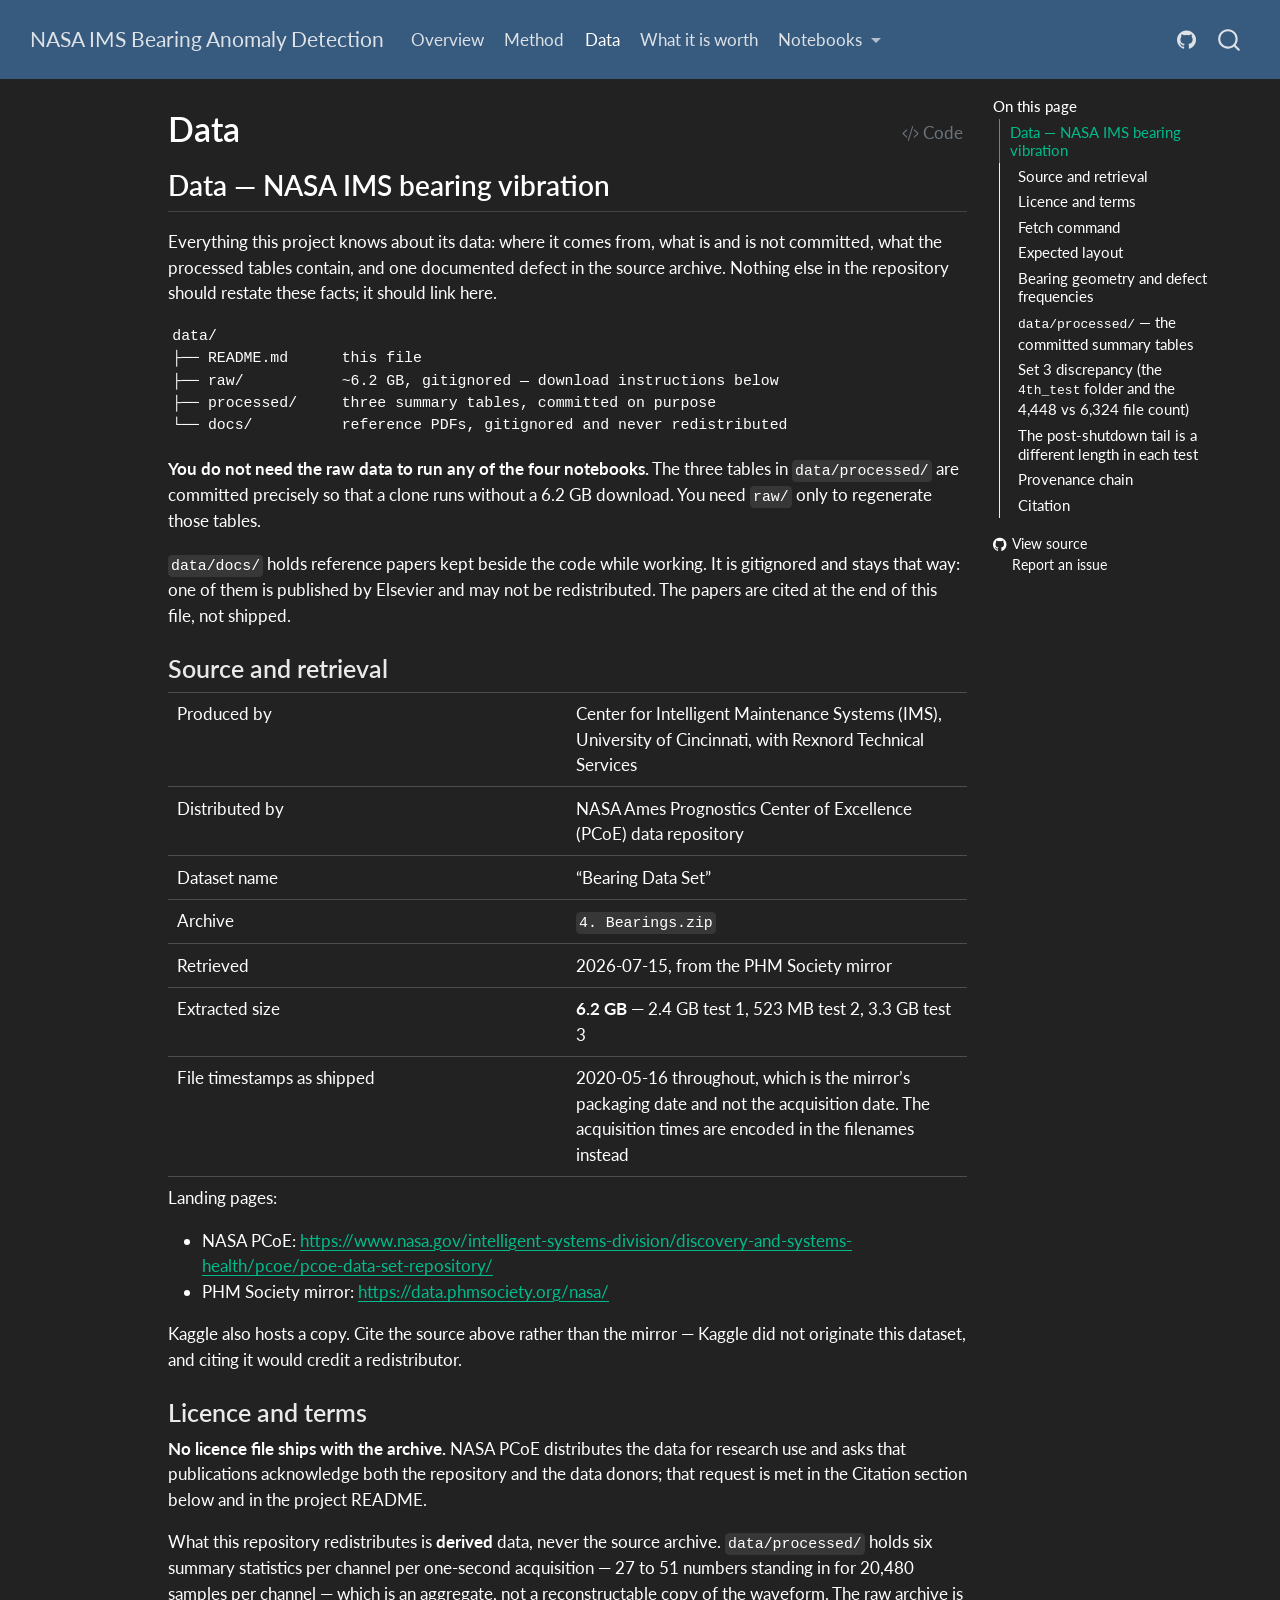
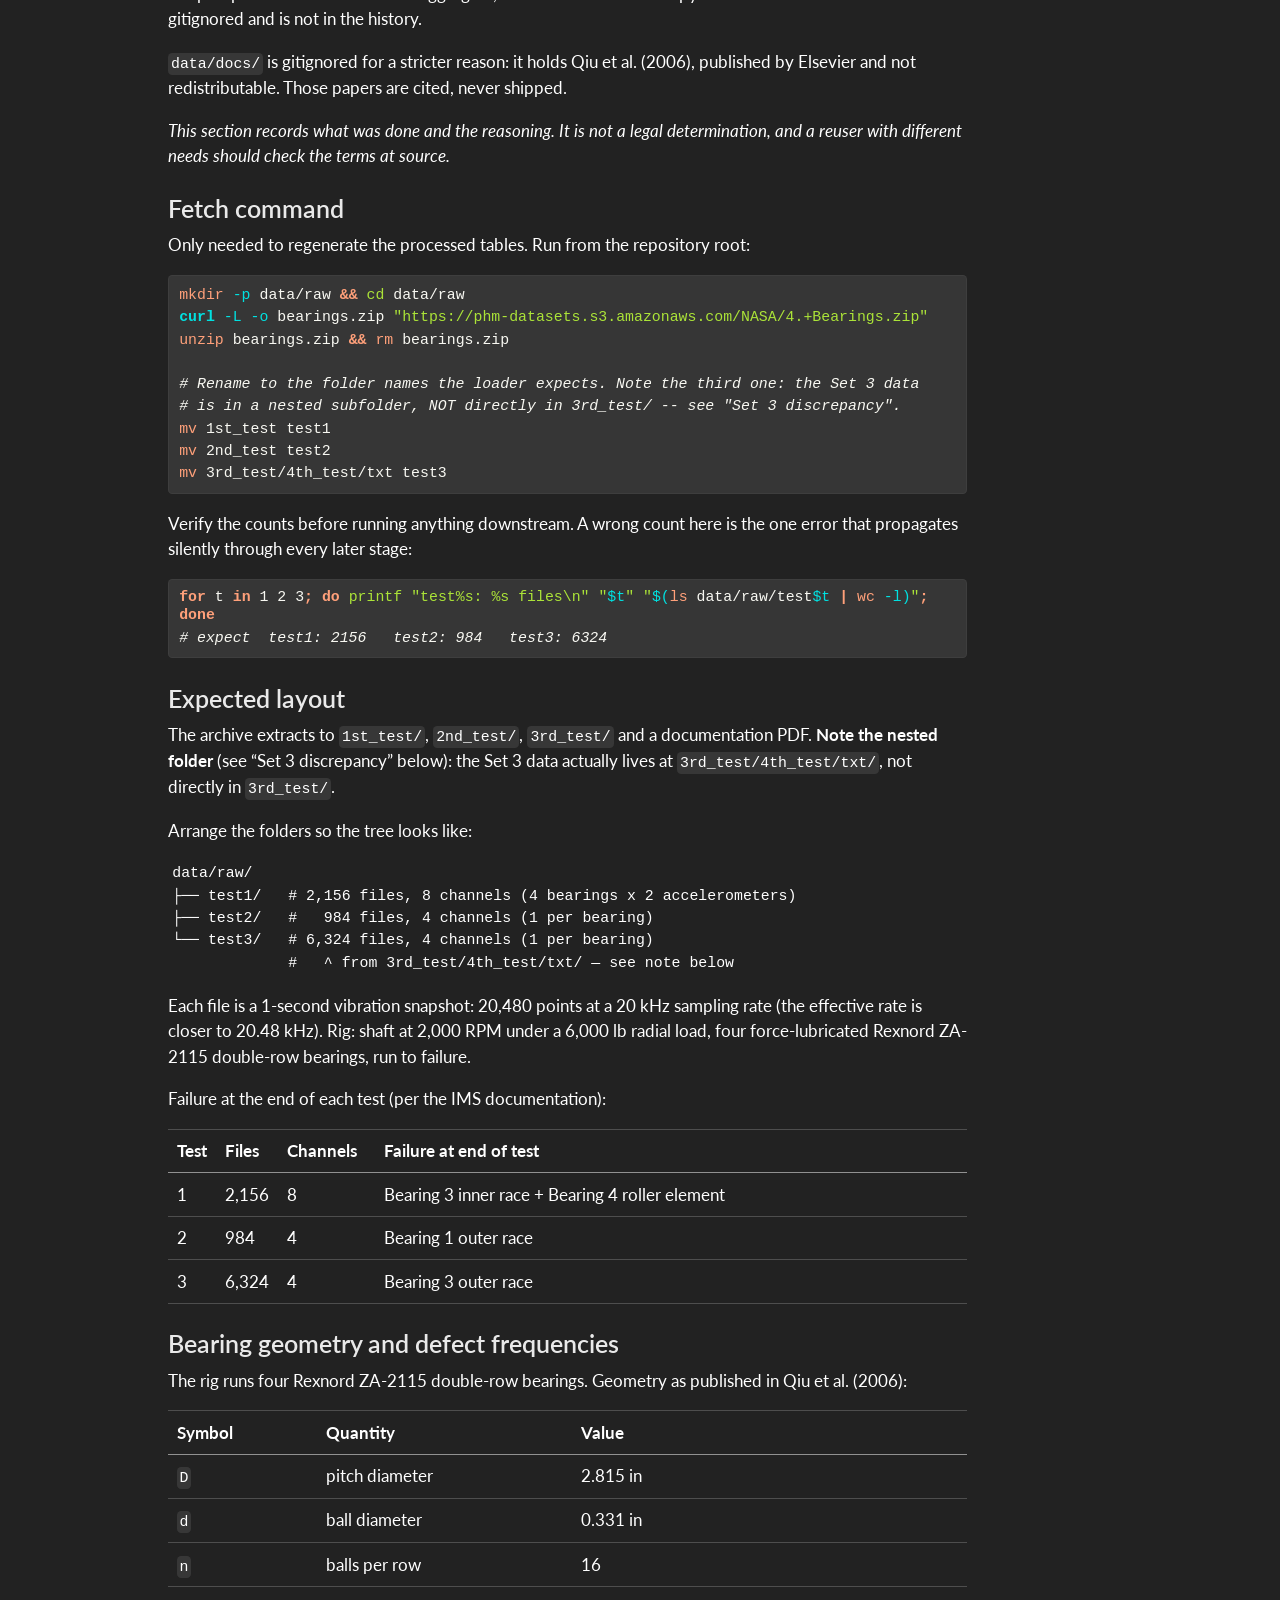
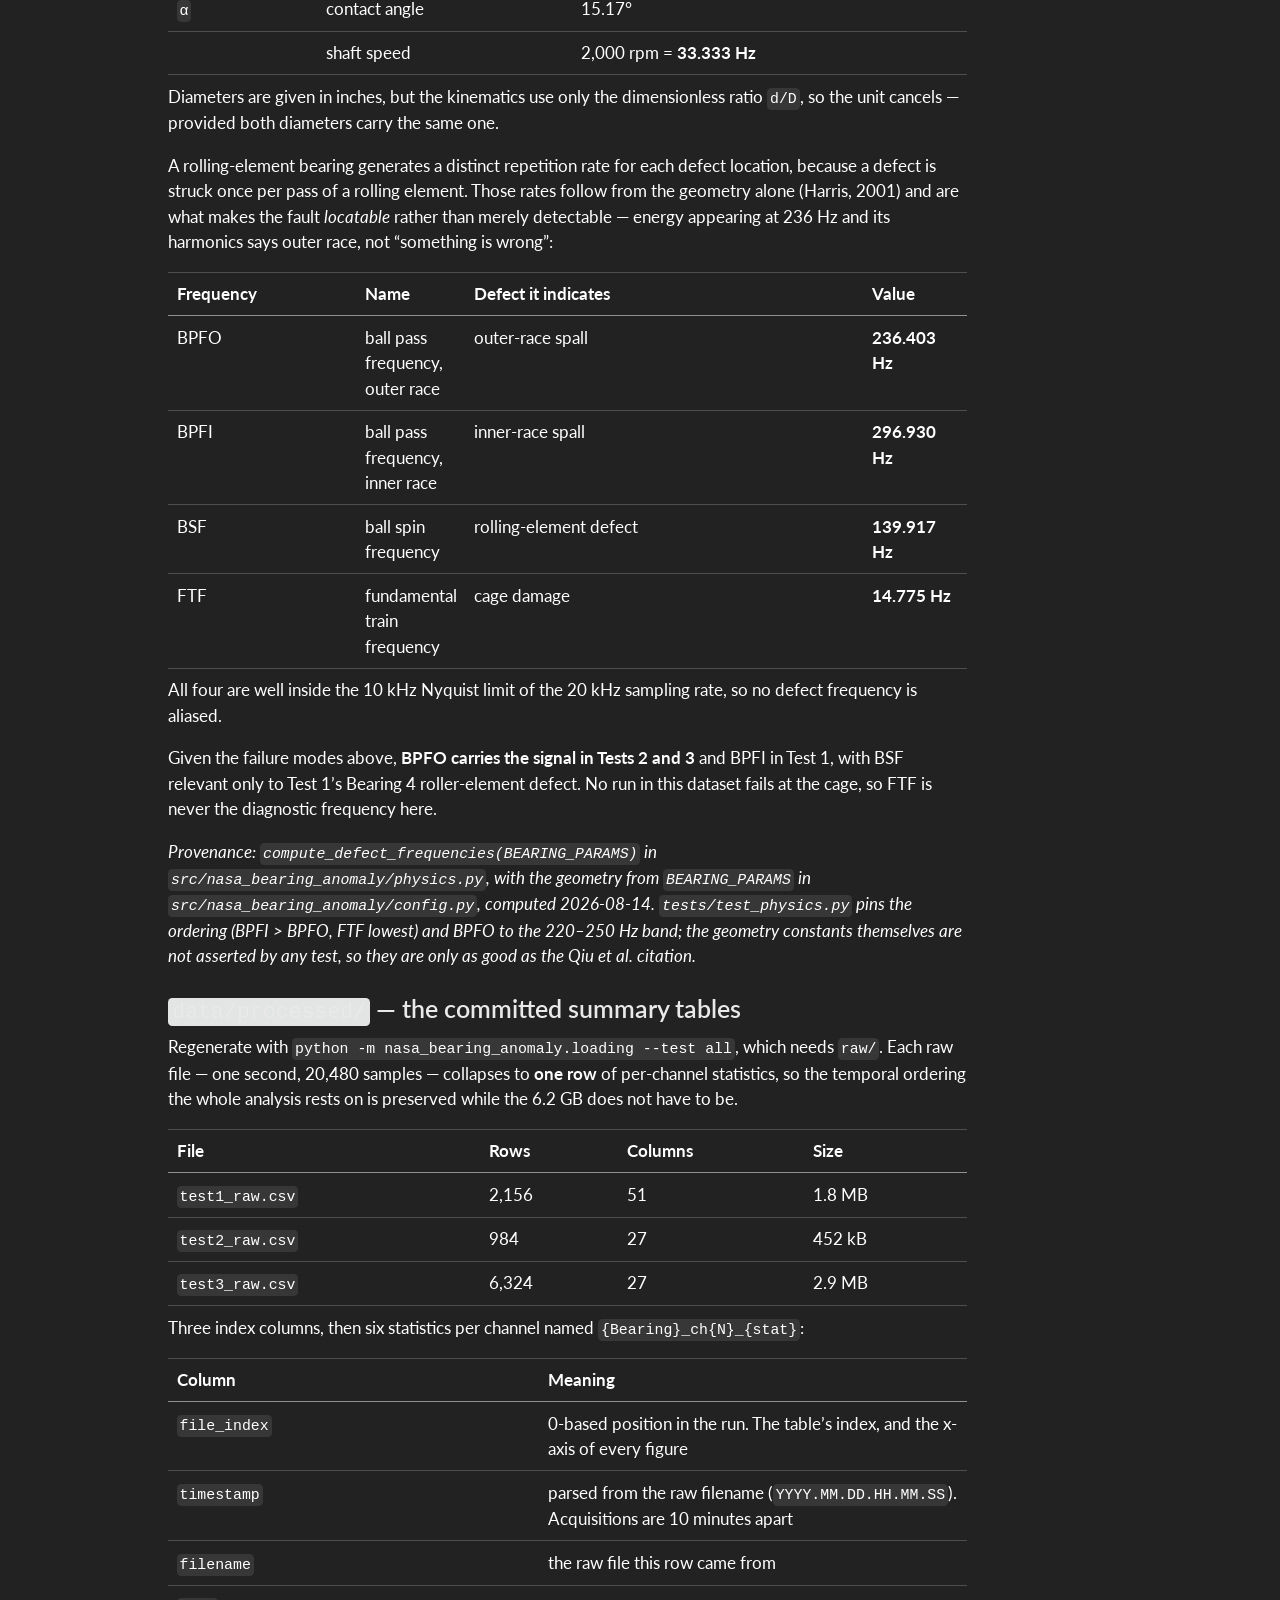
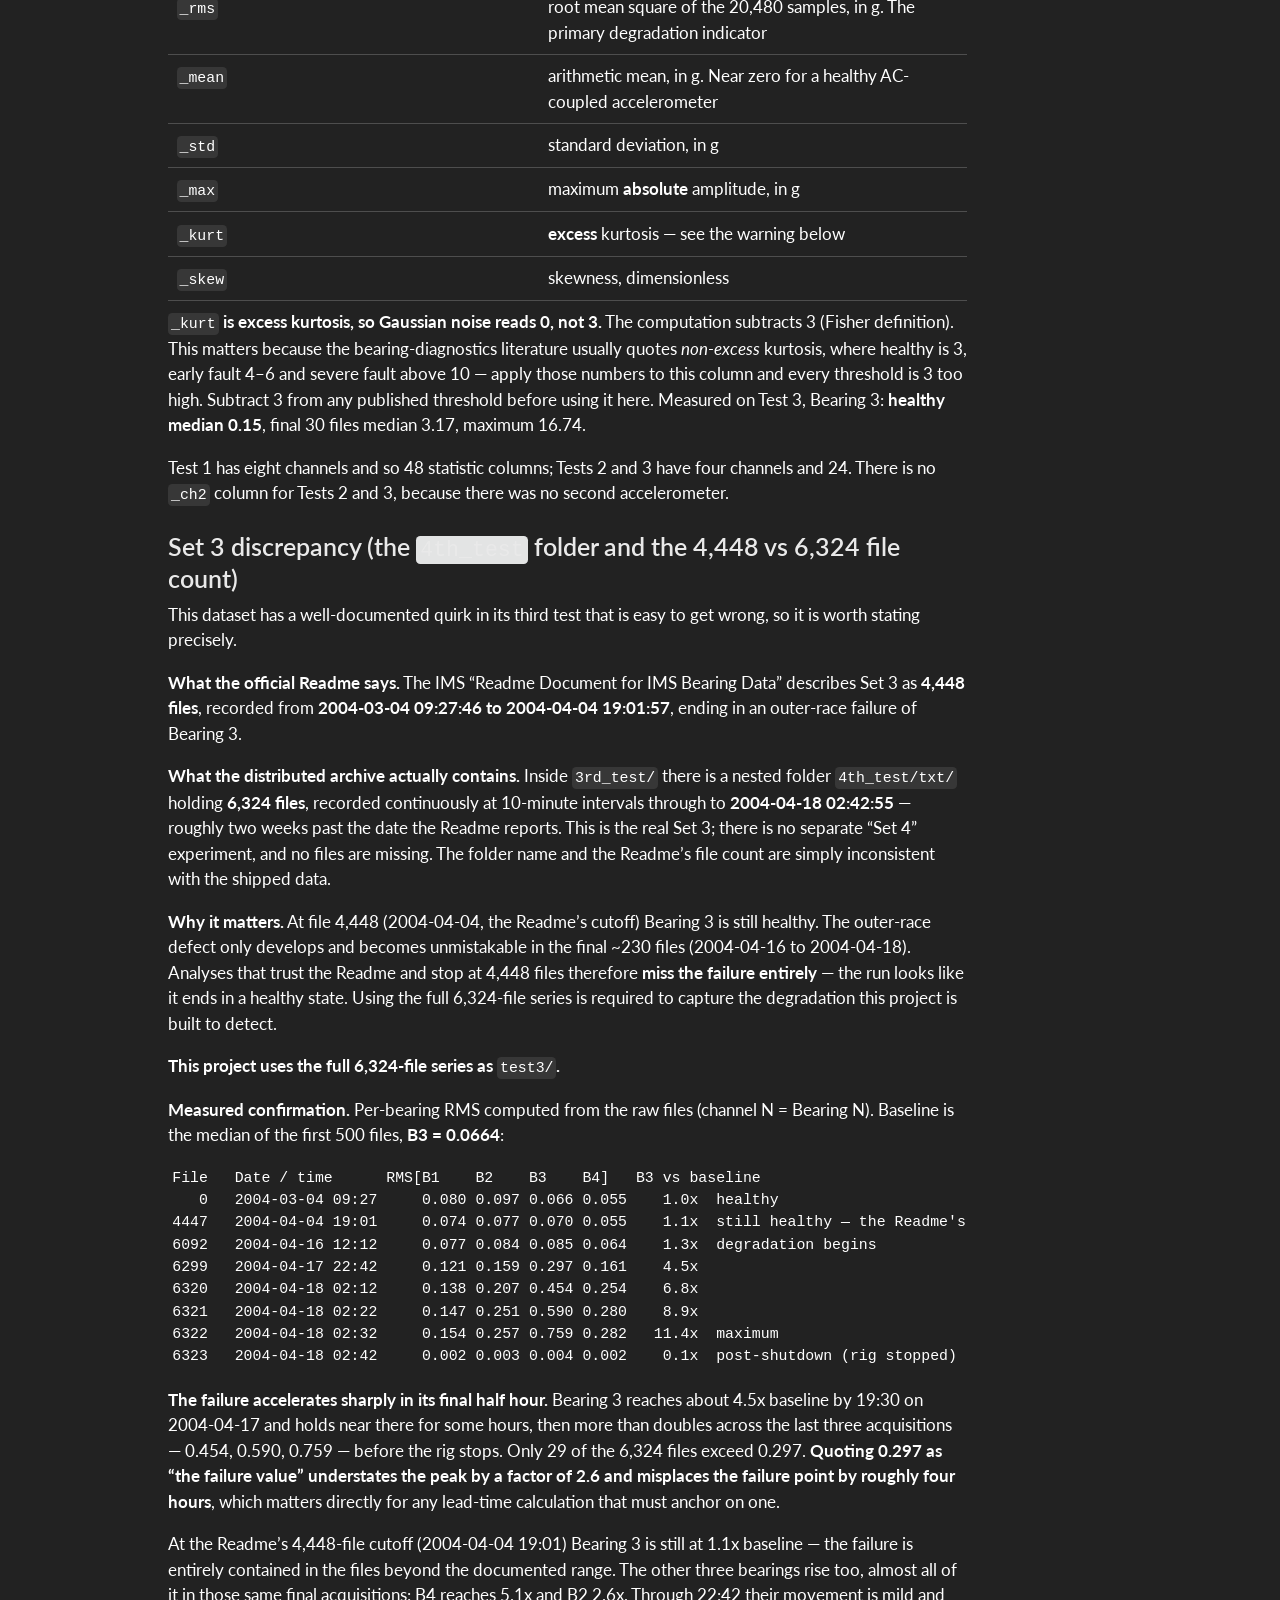
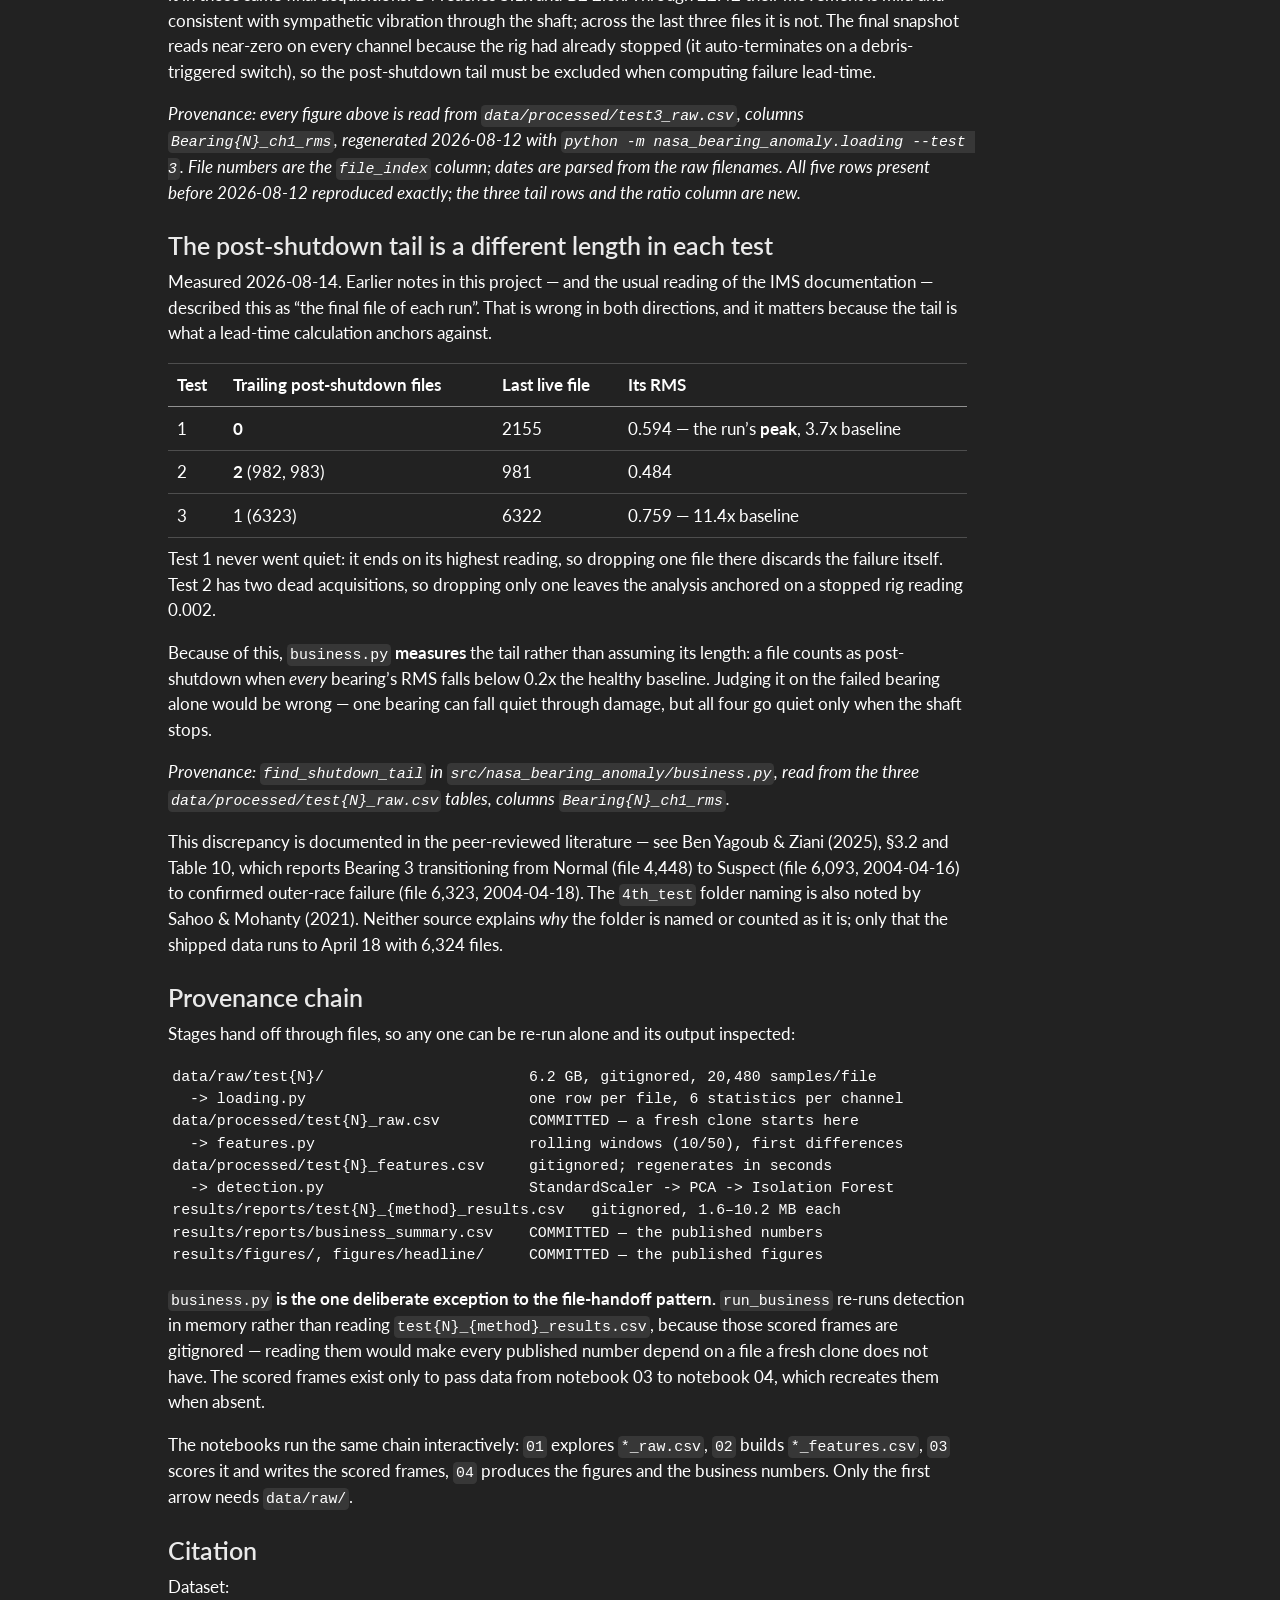
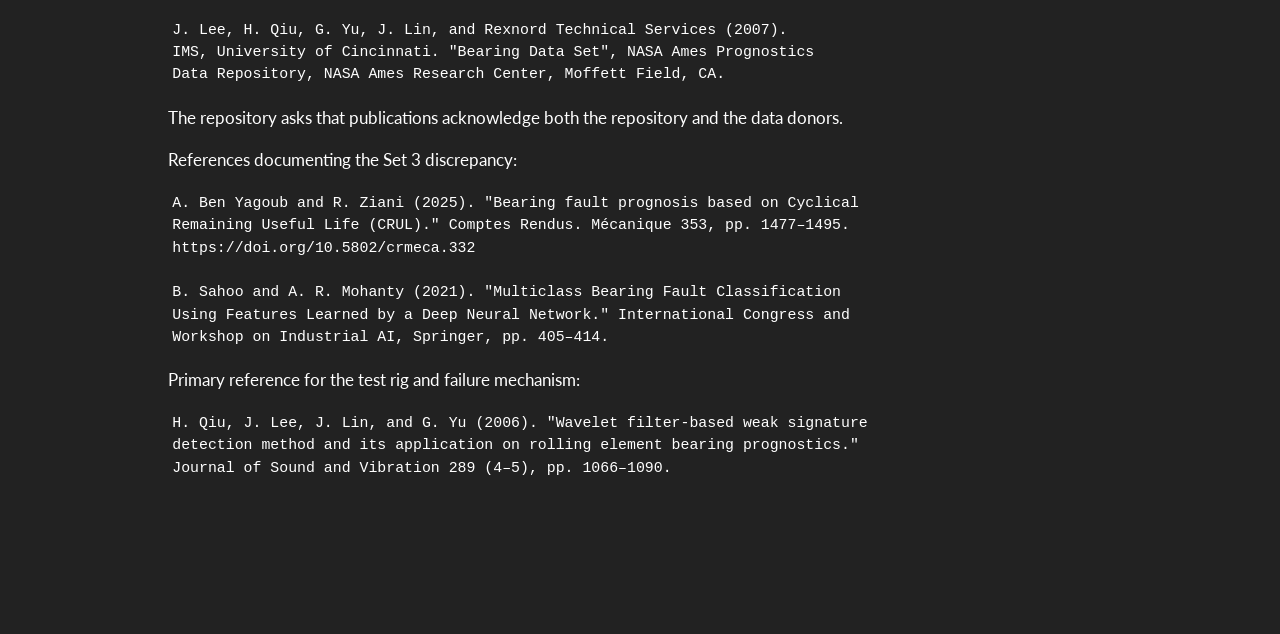
==== data.html @ 7e1e9f0f "Built site for gh-pages" ====
<!DOCTYPE html>
<html xmlns="http://www.w3.org/1999/xhtml" lang="en" xml:lang="en"><head>

<meta charset="utf-8">
<meta name="generator" content="quarto-1.10.18">

<meta name="viewport" content="width=device-width, initial-scale=1.0, user-scalable=yes">


<title>Data – NASA IMS Bearing Anomaly Detection</title>
<style>
/* Default styles provided by pandoc.
** See https://pandoc.org/MANUAL.html#variables-for-html for config info.
*/
span.smallcaps{font-variant: small-caps;}
div.columns{display: flex; gap: 1.5em;}
div.column{flex: auto;}
@media screen {
div.columns{gap: min(4vw, 1.5em);}
div.column{overflow-x: auto;}
}
div.hanging-indent{margin-left: 1.5em; text-indent: -1.5em;}
ul.task-list{list-style: none;}
ul.task-list li input[type="checkbox"] {
  width: 0.8em;
  margin: 0 0.8em 0.2em -1em; /* quarto-specific, see https://github.com/quarto-dev/quarto-cli/issues/4556 */ 
  vertical-align: middle;
}
/* CSS for syntax highlighting */
html { -webkit-text-size-adjust: 100%; }
pre > code.sourceCode { white-space: pre; position: relative; }
pre > code.sourceCode > span { display: inline-block; line-height: 1.25; }
pre > code.sourceCode > span:empty { height: 1.2em; }
.sourceCode { overflow: visible; }
code.sourceCode > span { color: inherit; text-decoration: inherit; }
div.sourceCode { margin: 1em 0; }
pre.sourceCode { margin: 0; }
@media screen {
div.sourceCode { overflow: auto; }
}
@media print {
pre > code.sourceCode { white-space: pre-wrap; }
pre > code.sourceCode > span { text-indent: -5em; padding-left: 5em; }
}
pre.numberSource code
  { counter-reset: source-line 0; }
pre.numberSource code > span
  { position: relative; left: -4em; counter-increment: source-line; }
pre.numberSource code > span > a:first-child::before
  { content: counter(source-line);
    position: relative; left: -1em; text-align: right; vertical-align: baseline;
    border: none; display: inline-block;
    -webkit-touch-callout: none; -webkit-user-select: none;
    -khtml-user-select: none; -moz-user-select: none;
    -ms-user-select: none; user-select: none;
    padding: 0 4px; width: 4em;
  }
pre.numberSource { margin-left: 3em;  padding-left: 4px; }
div.sourceCode
  {   }
@media screen {
pre > code.sourceCode > span > a:first-child::before { text-decoration: underline; }
}
</style>


<script src="site_libs/quarto-nav/quarto-nav.js"></script>
<script src="site_libs/quarto-nav/headroom.min.js"></script>
<script src="site_libs/clipboard/clipboard.min.js"></script>
<script src="site_libs/quarto-search/autocomplete.umd.js"></script>
<script src="site_libs/quarto-search/fuse.min.js"></script>
<script src="site_libs/quarto-search/quarto-search.js"></script>
<meta name="quarto:offset" content="./">
<script src="site_libs/quarto-html/quarto.js" type="module"></script>
<script src="site_libs/quarto-html/tabsets/tabsets.js" type="module"></script>
<script src="site_libs/quarto-html/popper.min.js"></script>
<script src="site_libs/quarto-html/tippy.umd.min.js"></script>
<script src="site_libs/quarto-html/anchor.min.js"></script>
<link href="site_libs/quarto-html/tippy.css" rel="stylesheet">
<link href="site_libs/quarto-html/quarto-syntax-highlighting-dark-b85bc7c33db8c58e0ec93c3465666fed.css" rel="stylesheet" id="quarto-text-highlighting-styles">
<script src="site_libs/bootstrap/bootstrap.min.js"></script>
<link href="site_libs/bootstrap/bootstrap-icons.css" rel="stylesheet">
<link href="site_libs/bootstrap/bootstrap-d4efa1c2d0bb63bc82632f85e774b19d.min.css" rel="stylesheet" append-hash="true" id="quarto-bootstrap" data-mode="dark">
<script id="quarto-search-options" type="application/json">{
  "location": "navbar",
  "copy-button": false,
  "collapse-after": 3,
  "panel-placement": "end",
  "type": "overlay",
  "limit": 50,
  "keyboard-shortcut": [
    "f",
    "/",
    "s"
  ],
  "show-item-context": false,
  "language": {
    "search-no-results-text": "No results",
    "search-matching-documents-text": "matching documents",
    "search-copy-link-title": "Copy link to search",
    "search-hide-matches-text": "Hide additional matches",
    "search-more-match-text": "more match in this document",
    "search-more-matches-text": "more matches in this document",
    "search-clear-button-title": "Clear",
    "search-text-placeholder": "",
    "search-detached-cancel-button-title": "Cancel",
    "search-submit-button-title": "Submit",
    "search-label": "Search"
  }
}</script>


</head>

<body class="nav-fixed quarto-light">

<div id="quarto-search-results"></div>
  <header id="quarto-header" class="headroom fixed-top">
    <nav class="navbar navbar-expand-lg " data-bs-theme="dark">
      <div class="navbar-container container-fluid">
      <div class="navbar-brand-container mx-auto">
    <a class="navbar-brand" href="./index.html">
    <span class="navbar-title">NASA IMS Bearing Anomaly Detection</span>
    </a>
  </div>
            <div id="quarto-search" class="" title="Search"></div>
          <button class="navbar-toggler" type="button" data-bs-toggle="collapse" data-bs-target="#navbarCollapse" aria-controls="navbarCollapse" role="menu" aria-expanded="false" aria-label="Toggle navigation" onclick="if (window.quartoToggleHeadroom) { window.quartoToggleHeadroom(); }">
  <span class="navbar-toggler-icon"></span>
</button>
          <div class="collapse navbar-collapse" id="navbarCollapse">
            <ul class="navbar-nav navbar-nav-scroll me-auto">
  <li class="nav-item">
    <a class="nav-link" href="./index.html"> 
<span class="menu-text">Overview</span></a>
  </li>  
  <li class="nav-item">
    <a class="nav-link" href="./methodology.html"> 
<span class="menu-text">Method</span></a>
  </li>  
  <li class="nav-item">
    <a class="nav-link active" href="./data.html" aria-current="page"> 
<span class="menu-text">Data</span></a>
  </li>  
  <li class="nav-item">
    <a class="nav-link" href="./business.html"> 
<span class="menu-text">What it is worth</span></a>
  </li>  
  <li class="nav-item dropdown ">
    <a class="nav-link dropdown-toggle" href="#" id="nav-menu-notebooks" role="link" data-bs-toggle="dropdown" aria-expanded="false">
 <span class="menu-text">Notebooks</span>
    </a>
    <ul class="dropdown-menu" aria-labelledby="nav-menu-notebooks">    
        <li>
    <a class="dropdown-item" href="./notebooks/01_data_exploration.html">
 <span class="dropdown-text">Notebook 01 — Data Exploration</span></a>
  </li>  
        <li>
    <a class="dropdown-item" href="./notebooks/02_feature_engineering.html">
 <span class="dropdown-text">Notebook 02 — Feature Engineering</span></a>
  </li>  
        <li>
    <a class="dropdown-item" href="./notebooks/03_anomaly_detection.html">
 <span class="dropdown-text">Notebook 03 — Anomaly Detection</span></a>
  </li>  
        <li>
    <a class="dropdown-item" href="./notebooks/04_results_visualization.html">
 <span class="dropdown-text">Notebook 04 — Results and Figures</span></a>
  </li>  
    </ul>
  </li>
</ul>
            <ul class="navbar-nav navbar-nav-scroll ms-auto">
  <li class="nav-item compact">
    <a class="nav-link" href="https://github.com/fatemeh-studio/nasa-bearing-anomaly"> <i class="bi bi-github" role="img" aria-label="Source on GitHub">
</i> 
<span class="menu-text"></span></a>
  </li>  
</ul>
          </div> <!-- /navcollapse -->
            <div class="quarto-navbar-tools">
</div>
      </div> <!-- /container-fluid -->
    </nav>
</header>
<!-- content -->
<div id="quarto-content" class="quarto-container page-columns page-rows-contents page-layout-article page-navbar">
<!-- sidebar -->
<!-- margin-sidebar -->
    <div id="quarto-margin-sidebar" class="sidebar margin-sidebar">
        <nav id="TOC" role="doc-toc" class="toc-active">
    <h2 id="toc-title">On this page</h2>
   
  <ul>
  <li><a href="#data-nasa-ims-bearing-vibration" id="toc-data-nasa-ims-bearing-vibration" class="nav-link active" data-scroll-target="#data-nasa-ims-bearing-vibration">Data — NASA IMS bearing vibration</a>
  <ul class="collapse">
  <li><a href="#source-and-retrieval" id="toc-source-and-retrieval" class="nav-link" data-scroll-target="#source-and-retrieval">Source and retrieval</a></li>
  <li><a href="#licence-and-terms" id="toc-licence-and-terms" class="nav-link" data-scroll-target="#licence-and-terms">Licence and terms</a></li>
  <li><a href="#fetch-command" id="toc-fetch-command" class="nav-link" data-scroll-target="#fetch-command">Fetch command</a></li>
  <li><a href="#expected-layout" id="toc-expected-layout" class="nav-link" data-scroll-target="#expected-layout">Expected layout</a></li>
  <li><a href="#bearing-geometry-and-defect-frequencies" id="toc-bearing-geometry-and-defect-frequencies" class="nav-link" data-scroll-target="#bearing-geometry-and-defect-frequencies">Bearing geometry and defect frequencies</a></li>
  <li><a href="#dataprocessed-the-committed-summary-tables" id="toc-dataprocessed-the-committed-summary-tables" class="nav-link" data-scroll-target="#dataprocessed-the-committed-summary-tables"><code>data/processed/</code> — the committed summary tables</a></li>
  <li><a href="#set-3-discrepancy-the-4th_test-folder-and-the-4448-vs-6324-file-count" id="toc-set-3-discrepancy-the-4th_test-folder-and-the-4448-vs-6324-file-count" class="nav-link" data-scroll-target="#set-3-discrepancy-the-4th_test-folder-and-the-4448-vs-6324-file-count">Set 3 discrepancy (the <code>4th_test</code> folder and the 4,448 vs 6,324 file count)</a></li>
  <li><a href="#the-post-shutdown-tail-is-a-different-length-in-each-test" id="toc-the-post-shutdown-tail-is-a-different-length-in-each-test" class="nav-link" data-scroll-target="#the-post-shutdown-tail-is-a-different-length-in-each-test">The post-shutdown tail is a different length in each test</a></li>
  <li><a href="#provenance-chain" id="toc-provenance-chain" class="nav-link" data-scroll-target="#provenance-chain">Provenance chain</a></li>
  <li><a href="#citation" id="toc-citation" class="nav-link" data-scroll-target="#citation">Citation</a></li>
  </ul></li>
  </ul>
<div class="toc-actions"><ul><li><a href="https://github.com/fatemeh-studio/nasa-bearing-anomaly/blob/main/data.qmd" class="toc-action"><i class="bi bi-github"></i>View source</a></li><li><a href="https://github.com/fatemeh-studio/nasa-bearing-anomaly/issues/new" class="toc-action"><i class="bi empty"></i>Report an issue</a></li></ul></div></nav>
    </div>
<!-- main -->
<main class="content" id="quarto-document-content">

<header id="title-block-header" class="quarto-title-block default">
<div class="quarto-title">
<div class="quarto-title-block"><div><h1 class="title">Data</h1><button type="button" class="btn code-tools-button" id="quarto-code-tools-source"><i class="bi"></i> Code</button></div></div>
</div>



<div class="quarto-title-meta">

    
  
    
  </div>
  


</header>


<!--
One include, deliberately. data/README.md is the single source of truth for every
fact about the data, and it stays browsable on GitHub at its own path. Restating any
of it here would create a second copy that drifts. The "!data/README.md" entry in
_quarto.yml's render list stops Quarto also emitting it as a standalone page.

shift-heading-level-by pushes the included file's headings down one level, so its
own H1 becomes an H2 beneath this page's title instead of a second H1 competing with
it. Without the shift the page opens with "Data" immediately followed by an equally
sized "Data — NASA IMS bearing vibration"; dropping the frontmatter title instead
leaves an empty title element and a lowercase browser tab. The shift is the only one
of the three that produces a correct heading hierarchy without editing the source
file, which has to keep its H1 to read properly on GitHub.
-->
<section id="data-nasa-ims-bearing-vibration" class="level2">
<h2 class="anchored" data-anchor-id="data-nasa-ims-bearing-vibration">Data — NASA IMS bearing vibration</h2>
<p>Everything this project knows about its data: where it comes from, what is and is not committed, what the processed tables contain, and one documented defect in the source archive. Nothing else in the repository should restate these facts; it should link here.</p>
<pre><code>data/
├── README.md      this file
├── raw/           ~6.2 GB, gitignored — download instructions below
├── processed/     three summary tables, committed on purpose
└── docs/          reference PDFs, gitignored and never redistributed</code></pre>
<p><strong>You do not need the raw data to run any of the four notebooks.</strong> The three tables in <code>data/processed/</code> are committed precisely so that a clone runs without a 6.2 GB download. You need <code>raw/</code> only to regenerate those tables.</p>
<p><code>data/docs/</code> holds reference papers kept beside the code while working. It is gitignored and stays that way: one of them is published by Elsevier and may not be redistributed. The papers are cited at the end of this file, not shipped.</p>
<section id="source-and-retrieval" class="level3">
<h3 class="anchored" data-anchor-id="source-and-retrieval">Source and retrieval</h3>
<table class="caption-top table">
<colgroup>
<col style="width: 50%">
<col style="width: 50%">
</colgroup>
<tbody>
<tr class="odd">
<td>Produced by</td>
<td>Center for Intelligent Maintenance Systems (IMS), University of Cincinnati, with Rexnord Technical Services</td>
</tr>
<tr class="even">
<td>Distributed by</td>
<td>NASA Ames Prognostics Center of Excellence (PCoE) data repository</td>
</tr>
<tr class="odd">
<td>Dataset name</td>
<td>“Bearing Data Set”</td>
</tr>
<tr class="even">
<td>Archive</td>
<td><code>4. Bearings.zip</code></td>
</tr>
<tr class="odd">
<td>Retrieved</td>
<td>2026-07-15, from the PHM Society mirror</td>
</tr>
<tr class="even">
<td>Extracted size</td>
<td><strong>6.2 GB</strong> — 2.4 GB test 1, 523 MB test 2, 3.3 GB test 3</td>
</tr>
<tr class="odd">
<td>File timestamps as shipped</td>
<td>2020-05-16 throughout, which is the mirror’s packaging date and not the acquisition date. The acquisition times are encoded in the filenames instead</td>
</tr>
</tbody>
</table>
<p>Landing pages:</p>
<ul>
<li>NASA PCoE: <a href="https://www.nasa.gov/intelligent-systems-division/discovery-and-systems-health/pcoe/pcoe-data-set-repository/" class="uri">https://www.nasa.gov/intelligent-systems-division/discovery-and-systems-health/pcoe/pcoe-data-set-repository/</a></li>
<li>PHM Society mirror: <a href="https://data.phmsociety.org/nasa/" class="uri">https://data.phmsociety.org/nasa/</a></li>
</ul>
<p>Kaggle also hosts a copy. Cite the source above rather than the mirror — Kaggle did not originate this dataset, and citing it would credit a redistributor.</p>
</section>
<section id="licence-and-terms" class="level3">
<h3 class="anchored" data-anchor-id="licence-and-terms">Licence and terms</h3>
<p><strong>No licence file ships with the archive.</strong> NASA PCoE distributes the data for research use and asks that publications acknowledge both the repository and the data donors; that request is met in the Citation section below and in the project README.</p>
<p>What this repository redistributes is <strong>derived</strong> data, never the source archive. <code>data/processed/</code> holds six summary statistics per channel per one-second acquisition — 27 to 51 numbers standing in for 20,480 samples per channel — which is an aggregate, not a reconstructable copy of the waveform. The raw archive is gitignored and is not in the history.</p>
<p><code>data/docs/</code> is gitignored for a stricter reason: it holds Qiu et al.&nbsp;(2006), published by Elsevier and not redistributable. Those papers are cited, never shipped.</p>
<p><em>This section records what was done and the reasoning. It is not a legal determination, and a reuser with different needs should check the terms at source.</em></p>
</section>
<section id="fetch-command" class="level3">
<h3 class="anchored" data-anchor-id="fetch-command">Fetch command</h3>
<p>Only needed to regenerate the processed tables. Run from the repository root:</p>
<div class="code-copy-outer-scaffold"><div class="sourceCode" id="cb2"><pre class="sourceCode bash code-with-copy"><code class="sourceCode bash"><span id="cb2-1"><a href="#cb2-1" aria-hidden="true" tabindex="-1"></a><span class="fu">mkdir</span> <span class="at">-p</span> data/raw <span class="kw">&amp;&amp;</span> <span class="bu">cd</span> data/raw</span>
<span id="cb2-2"><a href="#cb2-2" aria-hidden="true" tabindex="-1"></a><span class="ex">curl</span> <span class="at">-L</span> <span class="at">-o</span> bearings.zip <span class="st">"https://phm-datasets.s3.amazonaws.com/NASA/4.+Bearings.zip"</span></span>
<span id="cb2-3"><a href="#cb2-3" aria-hidden="true" tabindex="-1"></a><span class="fu">unzip</span> bearings.zip <span class="kw">&amp;&amp;</span> <span class="fu">rm</span> bearings.zip</span>
<span id="cb2-4"><a href="#cb2-4" aria-hidden="true" tabindex="-1"></a></span>
<span id="cb2-5"><a href="#cb2-5" aria-hidden="true" tabindex="-1"></a><span class="co"># Rename to the folder names the loader expects. Note the third one: the Set 3 data</span></span>
<span id="cb2-6"><a href="#cb2-6" aria-hidden="true" tabindex="-1"></a><span class="co"># is in a nested subfolder, NOT directly in 3rd_test/ -- see "Set 3 discrepancy".</span></span>
<span id="cb2-7"><a href="#cb2-7" aria-hidden="true" tabindex="-1"></a><span class="fu">mv</span> 1st_test test1</span>
<span id="cb2-8"><a href="#cb2-8" aria-hidden="true" tabindex="-1"></a><span class="fu">mv</span> 2nd_test test2</span>
<span id="cb2-9"><a href="#cb2-9" aria-hidden="true" tabindex="-1"></a><span class="fu">mv</span> 3rd_test/4th_test/txt test3</span></code></pre></div><button title="Copy to Clipboard" class="code-copy-button"><i class="bi"></i></button></div>
<p>Verify the counts before running anything downstream. A wrong count here is the one error that propagates silently through every later stage:</p>
<div class="code-copy-outer-scaffold"><div class="sourceCode" id="cb3"><pre class="sourceCode bash code-with-copy"><code class="sourceCode bash"><span id="cb3-1"><a href="#cb3-1" aria-hidden="true" tabindex="-1"></a><span class="cf">for</span> t <span class="kw">in</span> 1 2 3<span class="kw">;</span> <span class="cf">do</span> <span class="bu">printf</span> <span class="st">"test%s: %s files\n"</span> <span class="st">"</span><span class="va">$t</span><span class="st">"</span> <span class="st">"</span><span class="va">$(</span><span class="fu">ls</span> data/raw/test<span class="va">$t</span> <span class="kw">|</span> <span class="fu">wc</span> <span class="at">-l</span><span class="va">)</span><span class="st">"</span><span class="kw">;</span> <span class="cf">done</span></span>
<span id="cb3-2"><a href="#cb3-2" aria-hidden="true" tabindex="-1"></a><span class="co"># expect  test1: 2156   test2: 984   test3: 6324</span></span></code></pre></div><button title="Copy to Clipboard" class="code-copy-button"><i class="bi"></i></button></div>
</section>
<section id="expected-layout" class="level3">
<h3 class="anchored" data-anchor-id="expected-layout">Expected layout</h3>
<p>The archive extracts to <code>1st_test/</code>, <code>2nd_test/</code>, <code>3rd_test/</code> and a documentation PDF. <strong>Note the nested folder</strong> (see “Set 3 discrepancy” below): the Set 3 data actually lives at <code>3rd_test/4th_test/txt/</code>, not directly in <code>3rd_test/</code>.</p>
<p>Arrange the folders so the tree looks like:</p>
<pre><code>data/raw/
├── test1/   # 2,156 files, 8 channels (4 bearings x 2 accelerometers)
├── test2/   #   984 files, 4 channels (1 per bearing)
└── test3/   # 6,324 files, 4 channels (1 per bearing)
             #   ^ from 3rd_test/4th_test/txt/ — see note below</code></pre>
<p>Each file is a 1-second vibration snapshot: 20,480 points at a 20 kHz sampling rate (the effective rate is closer to 20.48 kHz). Rig: shaft at 2,000 RPM under a 6,000 lb radial load, four force-lubricated Rexnord ZA-2115 double-row bearings, run to failure.</p>
<p>Failure at the end of each test (per the IMS documentation):</p>
<table class="caption-top table">
<colgroup>
<col style="width: 6%">
<col style="width: 7%">
<col style="width: 12%">
<col style="width: 73%">
</colgroup>
<thead>
<tr class="header">
<th>Test</th>
<th>Files</th>
<th>Channels</th>
<th>Failure at end of test</th>
</tr>
</thead>
<tbody>
<tr class="odd">
<td>1</td>
<td>2,156</td>
<td>8</td>
<td>Bearing 3 inner race + Bearing 4 roller element</td>
</tr>
<tr class="even">
<td>2</td>
<td>984</td>
<td>4</td>
<td>Bearing 1 outer race</td>
</tr>
<tr class="odd">
<td>3</td>
<td>6,324</td>
<td>4</td>
<td>Bearing 3 outer race</td>
</tr>
</tbody>
</table>
</section>
<section id="bearing-geometry-and-defect-frequencies" class="level3">
<h3 class="anchored" data-anchor-id="bearing-geometry-and-defect-frequencies">Bearing geometry and defect frequencies</h3>
<p>The rig runs four Rexnord ZA-2115 double-row bearings. Geometry as published in Qiu et al.&nbsp;(2006):</p>
<table class="caption-top table">
<thead>
<tr class="header">
<th>Symbol</th>
<th>Quantity</th>
<th>Value</th>
</tr>
</thead>
<tbody>
<tr class="odd">
<td><code>D</code></td>
<td>pitch diameter</td>
<td>2.815 in</td>
</tr>
<tr class="even">
<td><code>d</code></td>
<td>ball diameter</td>
<td>0.331 in</td>
</tr>
<tr class="odd">
<td><code>n</code></td>
<td>balls per row</td>
<td>16</td>
</tr>
<tr class="even">
<td><code>α</code></td>
<td>contact angle</td>
<td>15.17°</td>
</tr>
<tr class="odd">
<td></td>
<td>shaft speed</td>
<td>2,000 rpm = <strong>33.333 Hz</strong></td>
</tr>
</tbody>
</table>
<p>Diameters are given in inches, but the kinematics use only the dimensionless ratio <code>d/D</code>, so the unit cancels — provided both diameters carry the same one.</p>
<p>A rolling-element bearing generates a distinct repetition rate for each defect location, because a defect is struck once per pass of a rolling element. Those rates follow from the geometry alone (Harris, 2001) and are what makes the fault <em>locatable</em> rather than merely detectable — energy appearing at 236 Hz and its harmonics says outer race, not “something is wrong”:</p>
<table class="caption-top table">
<colgroup>
<col style="width: 24%">
<col style="width: 10%">
<col style="width: 51%">
<col style="width: 13%">
</colgroup>
<thead>
<tr class="header">
<th>Frequency</th>
<th>Name</th>
<th>Defect it indicates</th>
<th>Value</th>
</tr>
</thead>
<tbody>
<tr class="odd">
<td>BPFO</td>
<td>ball pass frequency, outer race</td>
<td>outer-race spall</td>
<td><strong>236.403 Hz</strong></td>
</tr>
<tr class="even">
<td>BPFI</td>
<td>ball pass frequency, inner race</td>
<td>inner-race spall</td>
<td><strong>296.930 Hz</strong></td>
</tr>
<tr class="odd">
<td>BSF</td>
<td>ball spin frequency</td>
<td>rolling-element defect</td>
<td><strong>139.917 Hz</strong></td>
</tr>
<tr class="even">
<td>FTF</td>
<td>fundamental train frequency</td>
<td>cage damage</td>
<td><strong>14.775 Hz</strong></td>
</tr>
</tbody>
</table>
<p>All four are well inside the 10 kHz Nyquist limit of the 20 kHz sampling rate, so no defect frequency is aliased.</p>
<p>Given the failure modes above, <strong>BPFO carries the signal in Tests 2 and 3</strong> and BPFI in Test 1, with BSF relevant only to Test 1’s Bearing 4 roller-element defect. No run in this dataset fails at the cage, so FTF is never the diagnostic frequency here.</p>
<p><em>Provenance: <code>compute_defect_frequencies(BEARING_PARAMS)</code> in <code>src/nasa_bearing_anomaly/physics.py</code>, with the geometry from <code>BEARING_PARAMS</code> in <code>src/nasa_bearing_anomaly/config.py</code>, computed 2026-08-14. <code>tests/test_physics.py</code> pins the ordering (BPFI &gt; BPFO, FTF lowest) and BPFO to the 220–250 Hz band; the geometry constants themselves are not asserted by any test, so they are only as good as the Qiu et al.&nbsp;citation.</em></p>
</section>
<section id="dataprocessed-the-committed-summary-tables" class="level3">
<h3 class="anchored" data-anchor-id="dataprocessed-the-committed-summary-tables"><code>data/processed/</code> — the committed summary tables</h3>
<p>Regenerate with <code>python -m nasa_bearing_anomaly.loading --test all</code>, which needs <code>raw/</code>. Each raw file — one second, 20,480 samples — collapses to <strong>one row</strong> of per-channel statistics, so the temporal ordering the whole analysis rests on is preserved while the 6.2 GB does not have to be.</p>
<table class="caption-top table">
<thead>
<tr class="header">
<th>File</th>
<th>Rows</th>
<th>Columns</th>
<th>Size</th>
</tr>
</thead>
<tbody>
<tr class="odd">
<td><code>test1_raw.csv</code></td>
<td>2,156</td>
<td>51</td>
<td>1.8 MB</td>
</tr>
<tr class="even">
<td><code>test2_raw.csv</code></td>
<td>984</td>
<td>27</td>
<td>452 kB</td>
</tr>
<tr class="odd">
<td><code>test3_raw.csv</code></td>
<td>6,324</td>
<td>27</td>
<td>2.9 MB</td>
</tr>
</tbody>
</table>
<p>Three index columns, then six statistics per channel named <code>{Bearing}_ch{N}_{stat}</code>:</p>
<table class="caption-top table">
<colgroup>
<col style="width: 46%">
<col style="width: 53%">
</colgroup>
<thead>
<tr class="header">
<th>Column</th>
<th>Meaning</th>
</tr>
</thead>
<tbody>
<tr class="odd">
<td><code>file_index</code></td>
<td>0-based position in the run. The table’s index, and the x-axis of every figure</td>
</tr>
<tr class="even">
<td><code>timestamp</code></td>
<td>parsed from the raw filename (<code>YYYY.MM.DD.HH.MM.SS</code>). Acquisitions are 10 minutes apart</td>
</tr>
<tr class="odd">
<td><code>filename</code></td>
<td>the raw file this row came from</td>
</tr>
<tr class="even">
<td><code>_rms</code></td>
<td>root mean square of the 20,480 samples, in g. The primary degradation indicator</td>
</tr>
<tr class="odd">
<td><code>_mean</code></td>
<td>arithmetic mean, in g. Near zero for a healthy AC-coupled accelerometer</td>
</tr>
<tr class="even">
<td><code>_std</code></td>
<td>standard deviation, in g</td>
</tr>
<tr class="odd">
<td><code>_max</code></td>
<td>maximum <strong>absolute</strong> amplitude, in g</td>
</tr>
<tr class="even">
<td><code>_kurt</code></td>
<td><strong>excess</strong> kurtosis — see the warning below</td>
</tr>
<tr class="odd">
<td><code>_skew</code></td>
<td>skewness, dimensionless</td>
</tr>
</tbody>
</table>
<p><strong><code>_kurt</code> is excess kurtosis, so Gaussian noise reads 0, not 3.</strong> The computation subtracts 3 (Fisher definition). This matters because the bearing-diagnostics literature usually quotes <em>non-excess</em> kurtosis, where healthy is 3, early fault 4–6 and severe fault above 10 — apply those numbers to this column and every threshold is 3 too high. Subtract 3 from any published threshold before using it here. Measured on Test 3, Bearing 3: <strong>healthy median 0.15</strong>, final 30 files median 3.17, maximum 16.74.</p>
<p>Test 1 has eight channels and so 48 statistic columns; Tests 2 and 3 have four channels and 24. There is no <code>_ch2</code> column for Tests 2 and 3, because there was no second accelerometer.</p>
</section>
<section id="set-3-discrepancy-the-4th_test-folder-and-the-4448-vs-6324-file-count" class="level3">
<h3 class="anchored" data-anchor-id="set-3-discrepancy-the-4th_test-folder-and-the-4448-vs-6324-file-count">Set 3 discrepancy (the <code>4th_test</code> folder and the 4,448 vs 6,324 file count)</h3>
<p>This dataset has a well-documented quirk in its third test that is easy to get wrong, so it is worth stating precisely.</p>
<p><strong>What the official Readme says.</strong> The IMS “Readme Document for IMS Bearing Data” describes Set 3 as <strong>4,448 files</strong>, recorded from <strong>2004-03-04 09:27:46 to 2004-04-04 19:01:57</strong>, ending in an outer-race failure of Bearing 3.</p>
<p><strong>What the distributed archive actually contains.</strong> Inside <code>3rd_test/</code> there is a nested folder <code>4th_test/txt/</code> holding <strong>6,324 files</strong>, recorded continuously at 10-minute intervals through to <strong>2004-04-18 02:42:55</strong> — roughly two weeks past the date the Readme reports. This is the real Set 3; there is no separate “Set 4” experiment, and no files are missing. The folder name and the Readme’s file count are simply inconsistent with the shipped data.</p>
<p><strong>Why it matters.</strong> At file 4,448 (2004-04-04, the Readme’s cutoff) Bearing 3 is still healthy. The outer-race defect only develops and becomes unmistakable in the final ~230 files (2004-04-16 to 2004-04-18). Analyses that trust the Readme and stop at 4,448 files therefore <strong>miss the failure entirely</strong> — the run looks like it ends in a healthy state. Using the full 6,324-file series is required to capture the degradation this project is built to detect.</p>
<p><strong>This project uses the full 6,324-file series as <code>test3/</code>.</strong></p>
<p><strong>Measured confirmation.</strong> Per-bearing RMS computed from the raw files (channel N = Bearing N). Baseline is the median of the first 500 files, <strong>B3 = 0.0664</strong>:</p>
<pre><code>File   Date / time      RMS[B1    B2    B3    B4]   B3 vs baseline
   0   2004-03-04 09:27     0.080 0.097 0.066 0.055    1.0x  healthy
4447   2004-04-04 19:01     0.074 0.077 0.070 0.055    1.1x  still healthy — the Readme's documented end
6092   2004-04-16 12:12     0.077 0.084 0.085 0.064    1.3x  degradation begins
6299   2004-04-17 22:42     0.121 0.159 0.297 0.161    4.5x
6320   2004-04-18 02:12     0.138 0.207 0.454 0.254    6.8x
6321   2004-04-18 02:22     0.147 0.251 0.590 0.280    8.9x
6322   2004-04-18 02:32     0.154 0.257 0.759 0.282   11.4x  maximum
6323   2004-04-18 02:42     0.002 0.003 0.004 0.002    0.1x  post-shutdown (rig stopped)</code></pre>
<p><strong>The failure accelerates sharply in its final half hour.</strong> Bearing 3 reaches about 4.5x baseline by 19:30 on 2004-04-17 and holds near there for some hours, then more than doubles across the last three acquisitions — 0.454, 0.590, 0.759 — before the rig stops. Only 29 of the 6,324 files exceed 0.297. <strong>Quoting 0.297 as “the failure value” understates the peak by a factor of 2.6 and misplaces the failure point by roughly four hours</strong>, which matters directly for any lead-time calculation that must anchor on one.</p>
<p>At the Readme’s 4,448-file cutoff (2004-04-04 19:01) Bearing 3 is still at 1.1x baseline — the failure is entirely contained in the files beyond the documented range. The other three bearings rise too, almost all of it in those same final acquisitions: B4 reaches 5.1x and B2 2.6x. Through 22:42 their movement is mild and consistent with sympathetic vibration through the shaft; across the last three files it is not. The final snapshot reads near-zero on every channel because the rig had already stopped (it auto-terminates on a debris-triggered switch), so the post-shutdown tail must be excluded when computing failure lead-time.</p>
<p><em>Provenance: every figure above is read from <code>data/processed/test3_raw.csv</code>, columns <code>Bearing{N}_ch1_rms</code>, regenerated 2026-08-12 with <code>python -m nasa_bearing_anomaly.loading --test 3</code>. File numbers are the <code>file_index</code> column; dates are parsed from the raw filenames. All five rows present before 2026-08-12 reproduced exactly; the three tail rows and the ratio column are new.</em></p>
</section>
<section id="the-post-shutdown-tail-is-a-different-length-in-each-test" class="level3">
<h3 class="anchored" data-anchor-id="the-post-shutdown-tail-is-a-different-length-in-each-test">The post-shutdown tail is a different length in each test</h3>
<p>Measured 2026-08-14. Earlier notes in this project — and the usual reading of the IMS documentation — described this as “the final file of each run”. That is wrong in both directions, and it matters because the tail is what a lead-time calculation anchors against.</p>
<table class="caption-top table">
<thead>
<tr class="header">
<th>Test</th>
<th>Trailing post-shutdown files</th>
<th>Last live file</th>
<th>Its RMS</th>
</tr>
</thead>
<tbody>
<tr class="odd">
<td>1</td>
<td><strong>0</strong></td>
<td>2155</td>
<td>0.594 — the run’s <strong>peak</strong>, 3.7x baseline</td>
</tr>
<tr class="even">
<td>2</td>
<td><strong>2</strong> (982, 983)</td>
<td>981</td>
<td>0.484</td>
</tr>
<tr class="odd">
<td>3</td>
<td>1 (6323)</td>
<td>6322</td>
<td>0.759 — 11.4x baseline</td>
</tr>
</tbody>
</table>
<p>Test 1 never went quiet: it ends on its highest reading, so dropping one file there discards the failure itself. Test 2 has two dead acquisitions, so dropping only one leaves the analysis anchored on a stopped rig reading 0.002.</p>
<p>Because of this, <code>business.py</code> <strong>measures</strong> the tail rather than assuming its length: a file counts as post-shutdown when <em>every</em> bearing’s RMS falls below 0.2x the healthy baseline. Judging it on the failed bearing alone would be wrong — one bearing can fall quiet through damage, but all four go quiet only when the shaft stops.</p>
<p><em>Provenance: <code>find_shutdown_tail</code> in <code>src/nasa_bearing_anomaly/business.py</code>, read from the three <code>data/processed/test{N}_raw.csv</code> tables, columns <code>Bearing{N}_ch1_rms</code>.</em></p>
<p>This discrepancy is documented in the peer-reviewed literature — see Ben Yagoub &amp; Ziani (2025), §3.2 and Table 10, which reports Bearing 3 transitioning from Normal (file 4,448) to Suspect (file 6,093, 2004-04-16) to confirmed outer-race failure (file 6,323, 2004-04-18). The <code>4th_test</code> folder naming is also noted by Sahoo &amp; Mohanty (2021). Neither source explains <em>why</em> the folder is named or counted as it is; only that the shipped data runs to April 18 with 6,324 files.</p>
</section>
<section id="provenance-chain" class="level3">
<h3 class="anchored" data-anchor-id="provenance-chain">Provenance chain</h3>
<p>Stages hand off through files, so any one can be re-run alone and its output inspected:</p>
<pre><code>data/raw/test{N}/                       6.2 GB, gitignored, 20,480 samples/file
  -&gt; loading.py                         one row per file, 6 statistics per channel
data/processed/test{N}_raw.csv          COMMITTED — a fresh clone starts here
  -&gt; features.py                        rolling windows (10/50), first differences
data/processed/test{N}_features.csv     gitignored; regenerates in seconds
  -&gt; detection.py                       StandardScaler -&gt; PCA -&gt; Isolation Forest
results/reports/test{N}_{method}_results.csv   gitignored, 1.6–10.2 MB each
results/reports/business_summary.csv    COMMITTED — the published numbers
results/figures/, figures/headline/     COMMITTED — the published figures</code></pre>
<p><strong><code>business.py</code> is the one deliberate exception to the file-handoff pattern.</strong> <code>run_business</code> re-runs detection in memory rather than reading <code>test{N}_{method}_results.csv</code>, because those scored frames are gitignored — reading them would make every published number depend on a file a fresh clone does not have. The scored frames exist only to pass data from notebook 03 to notebook 04, which recreates them when absent.</p>
<p>The notebooks run the same chain interactively: <code>01</code> explores <code>*_raw.csv</code>, <code>02</code> builds <code>*_features.csv</code>, <code>03</code> scores it and writes the scored frames, <code>04</code> produces the figures and the business numbers. Only the first arrow needs <code>data/raw/</code>.</p>
</section>
<section id="citation" class="level3">
<h3 class="anchored" data-anchor-id="citation">Citation</h3>
<p>Dataset:</p>
<pre><code>J. Lee, H. Qiu, G. Yu, J. Lin, and Rexnord Technical Services (2007).
IMS, University of Cincinnati. "Bearing Data Set", NASA Ames Prognostics
Data Repository, NASA Ames Research Center, Moffett Field, CA.</code></pre>
<p>The repository asks that publications acknowledge both the repository and the data donors.</p>
<p>References documenting the Set 3 discrepancy:</p>
<pre><code>A. Ben Yagoub and R. Ziani (2025). "Bearing fault prognosis based on Cyclical
Remaining Useful Life (CRUL)." Comptes Rendus. Mécanique 353, pp. 1477–1495.
https://doi.org/10.5802/crmeca.332

B. Sahoo and A. R. Mohanty (2021). "Multiclass Bearing Fault Classification
Using Features Learned by a Deep Neural Network." International Congress and
Workshop on Industrial AI, Springer, pp. 405–414.</code></pre>
<p>Primary reference for the test rig and failure mechanism:</p>
<pre><code>H. Qiu, J. Lee, J. Lin, and G. Yu (2006). "Wavelet filter-based weak signature
detection method and its application on rolling element bearing prognostics."
Journal of Sound and Vibration 289 (4–5), pp. 1066–1090.</code></pre>


<!-- -->

</section>
</section>

</main> <!-- /main -->
<script id="quarto-html-after-body" type="application/javascript">
  window.document.addEventListener("DOMContentLoaded", function (event) {
    const icon = "";
    const anchorJS = new window.AnchorJS();
    anchorJS.options = {
      placement: 'right',
      icon: icon
    };
    anchorJS.add('.anchored');
    const isCodeAnnotation = (el) => {
      for (const clz of el.classList) {
        if (clz.startsWith('code-annotation-')) {                     
          return true;
        }
      }
      return false;
    }
    const onCopySuccess = function(e) {
      // button target
      const button = e.trigger;
      // don't keep focus
      button.blur();
      // flash "checked"
      button.classList.add('code-copy-button-checked');
      var currentTitle = button.getAttribute("title");
      button.setAttribute("title", "Copied!");
      let tooltip;
      if (window.bootstrap) {
        button.setAttribute("data-bs-toggle", "tooltip");
        button.setAttribute("data-bs-placement", "left");
        button.setAttribute("data-bs-title", "Copied!");
        tooltip = new bootstrap.Tooltip(button, 
          { trigger: "manual", 
            customClass: "code-copy-button-tooltip",
            offset: [0, -8]});
        tooltip.show();    
      }
      setTimeout(function() {
        if (tooltip) {
          tooltip.hide();
          button.removeAttribute("data-bs-title");
          button.removeAttribute("data-bs-toggle");
          button.removeAttribute("data-bs-placement");
        }
        button.setAttribute("title", currentTitle);
        button.classList.remove('code-copy-button-checked');
      }, 1000);
      // clear code selection
      e.clearSelection();
    }
    const getTextToCopy = function(trigger) {
      const outerScaffold = trigger.parentElement.cloneNode(true);
      const codeEl = outerScaffold.querySelector('code');
      for (const childEl of codeEl.children) {
        if (isCodeAnnotation(childEl)) {
          childEl.remove();
        }
      }
      return codeEl.innerText;
    }
    const clipboard = new window.ClipboardJS('.code-copy-button:not([data-in-quarto-modal])', {
      text: getTextToCopy
    });
    clipboard.on('success', onCopySuccess);
    if (window.document.getElementById('quarto-embedded-source-code-modal')) {
      const clipboardModal = new window.ClipboardJS('.code-copy-button[data-in-quarto-modal]', {
        text: getTextToCopy,
        container: window.document.getElementById('quarto-embedded-source-code-modal')
      });
      clipboardModal.on('success', onCopySuccess);
    }
    const viewSource = window.document.getElementById('quarto-view-source') ||
                       window.document.getElementById('quarto-code-tools-source');
    if (viewSource) {
      const sourceUrl = viewSource.getAttribute("data-quarto-source-url");
      viewSource.addEventListener("click", function(e) {
        if (sourceUrl) {
          // rstudio viewer pane
          if (/\bcapabilities=\b/.test(window.location)) {
            window.open(sourceUrl);
          } else {
            window.location.href = sourceUrl;
          }
        } else {
          const modal = new bootstrap.Modal(document.getElementById('quarto-embedded-source-code-modal'));
          modal.show();
        }
        return false;
      });
    }
    function toggleCodeHandler(show) {
      return function(e) {
        const cellDetails = window.document.querySelectorAll(".cell details.code-fold");
        for (let i=0; i<cellDetails.length; i++) {
          const details = cellDetails[i];
          if (show) {
            details.open = true;
          } else {
            details.removeAttribute("open");
          }
        }
        const cellCodeDivs = window.document.querySelectorAll(".cell div.sourceCode.cell-code");
        const fromCls = show ? "hidden" : "unhidden";
        const toCls = show ? "unhidden" : "hidden";
        for (let i=0; i<cellCodeDivs.length; i++) {
          const codeDiv = cellCodeDivs[i];
          if (codeDiv.classList.contains(fromCls)) {
            codeDiv.classList.remove(fromCls);
            codeDiv.classList.add(toCls);
          } 
        }
        return false;
      }
    }
    const hideAllCode = window.document.getElementById("quarto-hide-all-code");
    if (hideAllCode) {
      hideAllCode.addEventListener("click", toggleCodeHandler(false));
    }
    const showAllCode = window.document.getElementById("quarto-show-all-code");
    if (showAllCode) {
      showAllCode.addEventListener("click", toggleCodeHandler(true));
    }
      var localhostRegex = new RegExp(/^(?:http|https):\/\/localhost\:?[0-9]*\//);
      var mailtoRegex = new RegExp(/^mailto:/);
        var filterRegex = new RegExp("https:\/\/fatemeh-studio\.github\.io\/nasa-bearing-anomaly\/");
      var isInternal = (href) => {
          return filterRegex.test(href) || localhostRegex.test(href) || mailtoRegex.test(href);
      }
      // Inspect non-navigation links and adorn them if external
     var links = window.document.querySelectorAll('a[href]:not(.nav-link):not(.navbar-brand):not(.toc-action):not(.sidebar-link):not(.sidebar-item-toggle):not(.pagination-link):not(.no-external):not([aria-hidden]):not(.dropdown-item):not(.quarto-navigation-tool):not(.about-link)');
      for (var i=0; i<links.length; i++) {
        const link = links[i];
        if (!isInternal(link.href)) {
          // undo the damage that might have been done by quarto-nav.js in the case of
          // links that we want to consider external
          if (link.dataset.originalHref !== undefined) {
            link.href = link.dataset.originalHref;
          }
        }
      }
    function tippyHover(el, contentFn, onTriggerFn, onUntriggerFn) {
      const config = {
        allowHTML: true,
        maxWidth: 500,
        delay: 100,
        arrow: false,
        appendTo: function(el) {
            return el.parentElement;
        },
        interactive: true,
        interactiveBorder: 10,
        theme: 'quarto',
        placement: 'bottom-start',
      };
      if (contentFn) {
        config.content = contentFn;
      }
      if (onTriggerFn) {
        config.onTrigger = onTriggerFn;
      }
      if (onUntriggerFn) {
        config.onUntrigger = onUntriggerFn;
      }
      window.tippy(el, config); 
    }
    const noterefs = window.document.querySelectorAll('a[role="doc-noteref"]');
    for (var i=0; i<noterefs.length; i++) {
      const ref = noterefs[i];
      tippyHover(ref, function() {
        // use id or data attribute instead here
        let href = ref.getAttribute('data-footnote-href') || ref.getAttribute('href');
        try { href = new URL(href).hash; } catch {}
        const id = href.replace(/^#\/?/, "");
        const note = window.document.getElementById(id);
        if (note) {
          return note.innerHTML;
        } else {
          return "";
        }
      });
    }
    const xrefs = window.document.querySelectorAll('a.quarto-xref');
    const processXRef = (id, note) => {
      // Strip column container classes
      const stripColumnClz = (el) => {
        el.classList.remove("page-full", "page-columns");
        if (el.children) {
          for (const child of el.children) {
            stripColumnClz(child);
          }
        }
      }
      stripColumnClz(note)
      if (id === null || id.startsWith('sec-')) {
        // Special case sections, only their first couple elements
        const container = document.createElement("div");
        if (note.children && note.children.length > 2) {
          container.appendChild(note.children[0].cloneNode(true));
          for (let i = 1; i < note.children.length; i++) {
            const child = note.children[i];
            if (child.tagName === "P" && child.innerText === "") {
              continue;
            } else {
              container.appendChild(child.cloneNode(true));
              break;
            }
          }
          if (window.Quarto?.typesetMath) {
            window.Quarto.typesetMath(container);
          }
          return container.innerHTML
        } else {
          if (window.Quarto?.typesetMath) {
            window.Quarto.typesetMath(note);
          }
          return note.innerHTML;
        }
      } else {
        // Remove any anchor links if they are present
        const anchorLink = note.querySelector('a.anchorjs-link');
        if (anchorLink) {
          anchorLink.remove();
        }
        if (window.Quarto?.typesetMath) {
          window.Quarto.typesetMath(note);
        }
        if (note.classList.contains("callout")) {
          return note.outerHTML;
        } else {
          return note.innerHTML;
        }
      }
    }
    for (var i=0; i<xrefs.length; i++) {
      const xref = xrefs[i];
      tippyHover(xref, undefined, function(instance) {
        instance.disable();
        let url = xref.getAttribute('href');
        let hash = undefined; 
        if (url.startsWith('#')) {
          hash = url;
        } else {
          try { hash = new URL(url).hash; } catch {}
        }
        if (hash) {
          const id = hash.replace(/^#\/?/, "");
          const note = window.document.getElementById(id);
          if (note !== null) {
            try {
              const html = processXRef(id, note.cloneNode(true));
              instance.setContent(html);
            } finally {
              instance.enable();
              instance.show();
            }
          } else {
            // See if we can fetch this
            fetch(url.split('#')[0])
            .then(res => res.text())
            .then(html => {
              const parser = new DOMParser();
              const htmlDoc = parser.parseFromString(html, "text/html");
              const note = htmlDoc.getElementById(id);
              if (note !== null) {
                const html = processXRef(id, note);
                instance.setContent(html);
              } 
            }).finally(() => {
              instance.enable();
              instance.show();
            });
          }
        } else {
          // See if we can fetch a full url (with no hash to target)
          // This is a special case and we should probably do some content thinning / targeting
          fetch(url)
          .then(res => res.text())
          .then(html => {
            const parser = new DOMParser();
            const htmlDoc = parser.parseFromString(html, "text/html");
            const note = htmlDoc.querySelector('main.content');
            if (note !== null) {
              // This should only happen for chapter cross references
              // (since there is no id in the URL)
              // remove the first header
              if (note.children.length > 0 && note.children[0].tagName === "HEADER") {
                note.children[0].remove();
              }
              const html = processXRef(null, note);
              instance.setContent(html);
            } 
          }).finally(() => {
            instance.enable();
            instance.show();
          });
        }
      }, function(instance) {
      });
    }
        let selectedAnnoteEl;
        const selectorForAnnotation = ( cell, annotation) => {
          let cellAttr = 'data-code-cell="' + cell + '"';
          let lineAttr = 'data-code-annotation="' +  annotation + '"';
          const selector = 'span[' + cellAttr + '][' + lineAttr + ']';
          return selector;
        }
        const selectCodeLines = (annoteEl) => {
          const doc = window.document;
          const targetCell = annoteEl.getAttribute("data-target-cell");
          const targetAnnotation = annoteEl.getAttribute("data-target-annotation");
          const annoteSpan = window.document.querySelector(selectorForAnnotation(targetCell, targetAnnotation));
          const lines = annoteSpan.getAttribute("data-code-lines").split(",");
          const lineIds = lines.map((line) => {
            return targetCell + "-" + line;
          })
          let top = null;
          let height = null;
          let parent = null;
          if (lineIds.length > 0) {
              //compute the position of the single el (top and bottom and make a div)
              const el = window.document.getElementById(lineIds[0]);
              top = el.offsetTop;
              height = el.offsetHeight;
              parent = el.parentElement.parentElement;
            if (lineIds.length > 1) {
              const lastEl = window.document.getElementById(lineIds[lineIds.length - 1]);
              const bottom = lastEl.offsetTop + lastEl.offsetHeight;
              height = bottom - top;
            }
            if (top !== null && height !== null && parent !== null) {
              // cook up a div (if necessary) and position it 
              let div = window.document.getElementById("code-annotation-line-highlight");
              if (div === null) {
                div = window.document.createElement("div");
                div.setAttribute("id", "code-annotation-line-highlight");
                div.style.position = 'absolute';
                parent.appendChild(div);
              }
              div.style.top = top - 2 + "px";
              div.style.height = height + 4 + "px";
              div.style.left = 0;
              let gutterDiv = window.document.getElementById("code-annotation-line-highlight-gutter");
              if (gutterDiv === null) {
                gutterDiv = window.document.createElement("div");
                gutterDiv.setAttribute("id", "code-annotation-line-highlight-gutter");
                gutterDiv.style.position = 'absolute';
                const codeCell = window.document.getElementById(targetCell);
                const gutter = codeCell.querySelector('.code-annotation-gutter');
                gutter.appendChild(gutterDiv);
              }
              gutterDiv.style.top = top - 2 + "px";
              gutterDiv.style.height = height + 4 + "px";
            }
            selectedAnnoteEl = annoteEl;
          }
        };
        const unselectCodeLines = () => {
          const elementsIds = ["code-annotation-line-highlight", "code-annotation-line-highlight-gutter"];
          elementsIds.forEach((elId) => {
            const div = window.document.getElementById(elId);
            if (div) {
              div.remove();
            }
          });
          selectedAnnoteEl = undefined;
        };
          // Handle positioning of the toggle
      window.addEventListener(
        "resize",
        throttle(() => {
          elRect = undefined;
          if (selectedAnnoteEl) {
            selectCodeLines(selectedAnnoteEl);
          }
        }, 10)
      );
      function throttle(fn, ms) {
      let throttle = false;
      let timer;
        return (...args) => {
          if(!throttle) { // first call gets through
              fn.apply(this, args);
              throttle = true;
          } else { // all the others get throttled
              if(timer) clearTimeout(timer); // cancel #2
              timer = setTimeout(() => {
                fn.apply(this, args);
                timer = throttle = false;
              }, ms);
          }
        };
      }
        // Attach click handler to the DT
        const annoteDls = window.document.querySelectorAll('dt[data-target-cell]');
        for (const annoteDlNode of annoteDls) {
          annoteDlNode.addEventListener('click', (event) => {
            const clickedEl = event.target;
            if (clickedEl !== selectedAnnoteEl) {
              unselectCodeLines();
              const activeEl = window.document.querySelector('dt[data-target-cell].code-annotation-active');
              if (activeEl) {
                activeEl.classList.remove('code-annotation-active');
              }
              selectCodeLines(clickedEl);
              clickedEl.classList.add('code-annotation-active');
            } else {
              // Unselect the line
              unselectCodeLines();
              clickedEl.classList.remove('code-annotation-active');
            }
          });
        }
    const findCites = (el) => {
      const parentEl = el.parentElement;
      if (parentEl) {
        const cites = parentEl.dataset.cites;
        if (cites) {
          return {
            el,
            cites: cites.split(' ')
          };
        } else {
          return findCites(el.parentElement)
        }
      } else {
        return undefined;
      }
    };
    var bibliorefs = window.document.querySelectorAll('a[role="doc-biblioref"]');
    for (var i=0; i<bibliorefs.length; i++) {
      const ref = bibliorefs[i];
      const citeInfo = findCites(ref);
      if (citeInfo) {
        tippyHover(citeInfo.el, function() {
          var popup = window.document.createElement('div');
          citeInfo.cites.forEach(function(cite) {
            var citeDiv = window.document.createElement('div');
            citeDiv.classList.add('hanging-indent');
            citeDiv.classList.add('csl-entry');
            var biblioDiv = window.document.getElementById('ref-' + cite);
            if (biblioDiv) {
              citeDiv.innerHTML = biblioDiv.innerHTML;
            }
            popup.appendChild(citeDiv);
          });
          return popup.innerHTML;
        });
      }
    }
  });
  </script><div class="modal fade" id="quarto-embedded-source-code-modal" tabindex="-1" aria-labelledby="quarto-embedded-source-code-modal-label" aria-hidden="true"><div class="modal-dialog modal-dialog-scrollable"><div class="modal-content"><div class="modal-header"><h5 class="modal-title" id="quarto-embedded-source-code-modal-label">Source Code</h5><button class="btn-close" data-bs-dismiss="modal"></button></div><div class="modal-body"><div class="">
<div class="code-copy-outer-scaffold"><div class="sourceCode" id="cb10" data-shortcodes="false"><pre class="sourceCode markdown code-with-copy"><code class="sourceCode markdown"><span id="cb10-1"><a href="#cb10-1" aria-hidden="true" tabindex="-1"></a><span class="co">---</span></span>
<span id="cb10-2"><a href="#cb10-2" aria-hidden="true" tabindex="-1"></a><span class="an">title:</span><span class="co"> "Data"</span></span>
<span id="cb10-3"><a href="#cb10-3" aria-hidden="true" tabindex="-1"></a><span class="an">shift-heading-level-by:</span><span class="co"> 1</span></span>
<span id="cb10-4"><a href="#cb10-4" aria-hidden="true" tabindex="-1"></a><span class="co">---</span></span>
<span id="cb10-5"><a href="#cb10-5" aria-hidden="true" tabindex="-1"></a></span>
<span id="cb10-6"><a href="#cb10-6" aria-hidden="true" tabindex="-1"></a><span class="co">&lt;!--</span></span>
<span id="cb10-7"><a href="#cb10-7" aria-hidden="true" tabindex="-1"></a><span class="co">One include, deliberately. data/README.md is the single source of truth for every</span></span>
<span id="cb10-8"><a href="#cb10-8" aria-hidden="true" tabindex="-1"></a><span class="co">fact about the data, and it stays browsable on GitHub at its own path. Restating any</span></span>
<span id="cb10-9"><a href="#cb10-9" aria-hidden="true" tabindex="-1"></a><span class="co">of it here would create a second copy that drifts. The "!data/README.md" entry in</span></span>
<span id="cb10-10"><a href="#cb10-10" aria-hidden="true" tabindex="-1"></a><span class="co">_quarto.yml's render list stops Quarto also emitting it as a standalone page.</span></span>
<span id="cb10-11"><a href="#cb10-11" aria-hidden="true" tabindex="-1"></a></span>
<span id="cb10-12"><a href="#cb10-12" aria-hidden="true" tabindex="-1"></a><span class="co">shift-heading-level-by pushes the included file's headings down one level, so its</span></span>
<span id="cb10-13"><a href="#cb10-13" aria-hidden="true" tabindex="-1"></a><span class="co">own H1 becomes an H2 beneath this page's title instead of a second H1 competing with</span></span>
<span id="cb10-14"><a href="#cb10-14" aria-hidden="true" tabindex="-1"></a><span class="co">it. Without the shift the page opens with "Data" immediately followed by an equally</span></span>
<span id="cb10-15"><a href="#cb10-15" aria-hidden="true" tabindex="-1"></a><span class="co">sized "Data — NASA IMS bearing vibration"; dropping the frontmatter title instead</span></span>
<span id="cb10-16"><a href="#cb10-16" aria-hidden="true" tabindex="-1"></a><span class="co">leaves an empty title element and a lowercase browser tab. The shift is the only one</span></span>
<span id="cb10-17"><a href="#cb10-17" aria-hidden="true" tabindex="-1"></a><span class="co">of the three that produces a correct heading hierarchy without editing the source</span></span>
<span id="cb10-18"><a href="#cb10-18" aria-hidden="true" tabindex="-1"></a><span class="co">file, which has to keep its H1 to read properly on GitHub.</span></span>
<span id="cb10-19"><a href="#cb10-19" aria-hidden="true" tabindex="-1"></a><span class="co">--&gt;</span></span>
<span id="cb10-20"><a href="#cb10-20" aria-hidden="true" tabindex="-1"></a></span>
<span id="cb10-21"><a href="#cb10-21" aria-hidden="true" tabindex="-1"></a>{{&lt; include data/README.md &gt;}}</span></code></pre></div><button title="Copy to Clipboard" class="code-copy-button" data-in-quarto-modal=""><i class="bi"></i></button></div>
</div></div></div></div></div>
</div> <!-- /content -->




<footer class="footer"><div class="nav-footer"><div class="nav-footer-center"><div class="toc-actions d-sm-block d-md-none"><ul><li><a href="https://github.com/fatemeh-studio/nasa-bearing-anomaly/blob/main/data.qmd" class="toc-action"><i class="bi bi-github"></i>View source</a></li><li><a href="https://github.com/fatemeh-studio/nasa-bearing-anomaly/issues/new" class="toc-action"><i class="bi empty"></i>Report an issue</a></li></ul></div></div></div></footer></body></html>
---- site_libs/quarto-html/tippy.css ----
.tippy-box[data-animation=fade][data-state=hidden]{opacity:0}[data-tippy-root]{max-width:calc(100vw - 10px)}.tippy-box{position:relative;background-color:#333;color:#fff;border-radius:4px;font-size:14px;line-height:1.4;white-space:normal;outline:0;transition-property:transform,visibility,opacity}.tippy-box[data-placement^=top]>.tippy-arrow{bottom:0}.tippy-box[data-placement^=top]>.tippy-arrow:before{bottom:-7px;left:0;border-width:8px 8px 0;border-top-color:initial;transform-origin:center top}.tippy-box[data-placement^=bottom]>.tippy-arrow{top:0}.tippy-box[data-placement^=bottom]>.tippy-arrow:before{top:-7px;left:0;border-width:0 8px 8px;border-bottom-color:initial;transform-origin:center bottom}.tippy-box[data-placement^=left]>.tippy-arrow{right:0}.tippy-box[data-placement^=left]>.tippy-arrow:before{border-width:8px 0 8px 8px;border-left-color:initial;right:-7px;transform-origin:center left}.tippy-box[data-placement^=right]>.tippy-arrow{left:0}.tippy-box[data-placement^=right]>.tippy-arrow:before{left:-7px;border-width:8px 8px 8px 0;border-right-color:initial;transform-origin:center right}.tippy-box[data-inertia][data-state=visible]{transition-timing-function:cubic-bezier(.54,1.5,.38,1.11)}.tippy-arrow{width:16px;height:16px;color:#333}.tippy-arrow:before{content:"";position:absolute;border-color:transparent;border-style:solid}.tippy-content{position:relative;padding:5px 9px;z-index:1}
---- site_libs/quarto-html/quarto-syntax-highlighting-dark-b85bc7c33db8c58e0ec93c3465666fed.css ----
/* quarto syntax highlight colors */
:root {
  --quarto-hl-al-color: #f07178;
  --quarto-hl-an-color: #d4d0ab;
  --quarto-hl-at-color: #00e0e0;
  --quarto-hl-bn-color: #d4d0ab;
  --quarto-hl-bu-color: #abe338;
  --quarto-hl-ch-color: #abe338;
  --quarto-hl-co-color: #f8f8f2;
  --quarto-hl-cv-color: #ffd700;
  --quarto-hl-cn-color: #ffd700;
  --quarto-hl-cf-color: #ffa07a;
  --quarto-hl-dt-color: #ffa07a;
  --quarto-hl-dv-color: #d4d0ab;
  --quarto-hl-do-color: #f8f8f2;
  --quarto-hl-er-color: #f07178;
  --quarto-hl-ex-color: #00e0e0;
  --quarto-hl-fl-color: #d4d0ab;
  --quarto-hl-fu-color: #ffa07a;
  --quarto-hl-im-color: #abe338;
  --quarto-hl-in-color: #d4d0ab;
  --quarto-hl-kw-color: #ffa07a;
  --quarto-hl-op-color: #ffa07a;
  --quarto-hl-ot-color: #00e0e0;
  --quarto-hl-pp-color: #dcc6e0;
  --quarto-hl-re-color: #00e0e0;
  --quarto-hl-sc-color: #abe338;
  --quarto-hl-ss-color: #abe338;
  --quarto-hl-st-color: #abe338;
  --quarto-hl-va-color: #00e0e0;
  --quarto-hl-vs-color: #abe338;
  --quarto-hl-wa-color: #dcc6e0;
}

/* other quarto variables */
:root {
  --quarto-font-monospace: SFMono-Regular, Menlo, Monaco, Consolas, "Liberation Mono", "Courier New", monospace;
}

/* syntax highlight based on Pandoc's rules */
pre > code.sourceCode > span {
  color: #f8f8f2;
}

code.sourceCode > span {
  color: #f8f8f2;
}

div.sourceCode,
div.sourceCode pre.sourceCode {
  color: #f8f8f2;
}

/* Normal */
code span {
  color: #f8f8f2;
}

/* Alert */
code span.al {
  color: #f07178;
}

/* Annotation */
code span.an {
  color: #d4d0ab;
}

/* Attribute */
code span.at {
  color: #00e0e0;
}

/* BaseN */
code span.bn {
  color: #d4d0ab;
}

/* BuiltIn */
code span.bu {
  color: #abe338;
}

/* ControlFlow */
code span.cf {
  font-weight: bold;
  color: #ffa07a;
}

/* Char */
code span.ch {
  color: #abe338;
}

/* Constant */
code span.cn {
  color: #ffd700;
}

/* Comment */
code span.co {
  font-style: italic;
  color: #f8f8f2;
}

/* CommentVar */
code span.cv {
  color: #ffd700;
}

/* Documentation */
code span.do {
  color: #f8f8f2;
}

/* DataType */
code span.dt {
  color: #ffa07a;
}

/* DecVal */
code span.dv {
  color: #d4d0ab;
}

/* Error */
code span.er {
  color: #f07178;
  text-decoration: underline;
}

/* Extension */
code span.ex {
  font-weight: bold;
  color: #00e0e0;
}

/* Float */
code span.fl {
  color: #d4d0ab;
}

/* Function */
code span.fu {
  color: #ffa07a;
}

/* Import */
code span.im {
  color: #abe338;
}

/* Information */
code span.in {
  color: #d4d0ab;
}

/* Keyword */
code span.kw {
  font-weight: bold;
  color: #ffa07a;
}

/* Operator */
code span.op {
  color: #ffa07a;
}

/* Other */
code span.ot {
  color: #00e0e0;
}

/* Preprocessor */
code span.pp {
  color: #dcc6e0;
}

/* RegionMarker */
code span.re {
  background-color: #f8f8f2;
  color: #00e0e0;
}

/* SpecialChar */
code span.sc {
  color: #abe338;
}

/* SpecialString */
code span.ss {
  color: #abe338;
}

/* String */
code span.st {
  color: #abe338;
}

/* Variable */
code span.va {
  color: #00e0e0;
}

/* VerbatimString */
code span.vs {
  color: #abe338;
}

/* Warning */
code span.wa {
  color: #dcc6e0;
}

.prevent-inlining {
  content: "</";
}

/*# sourceMappingURL=4ed8f1090dec6531da29ab00902aa718.css.map */
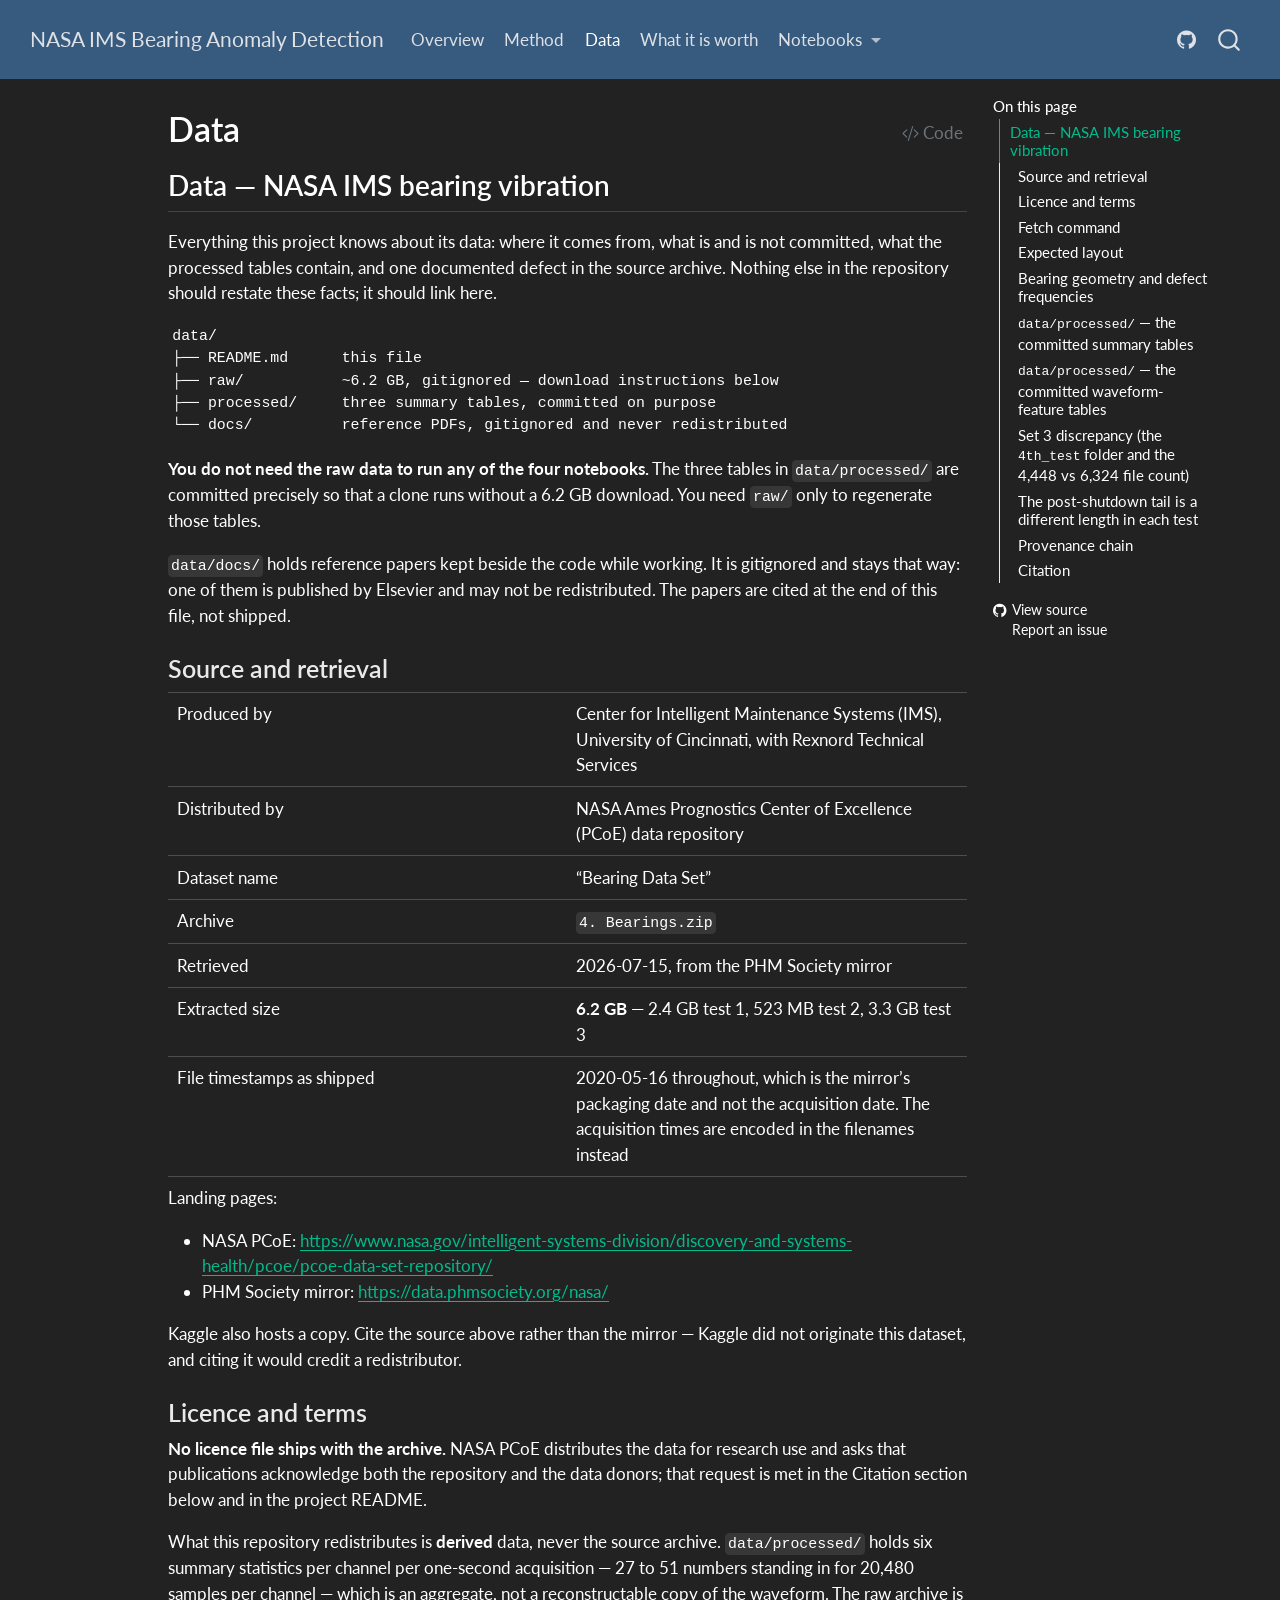
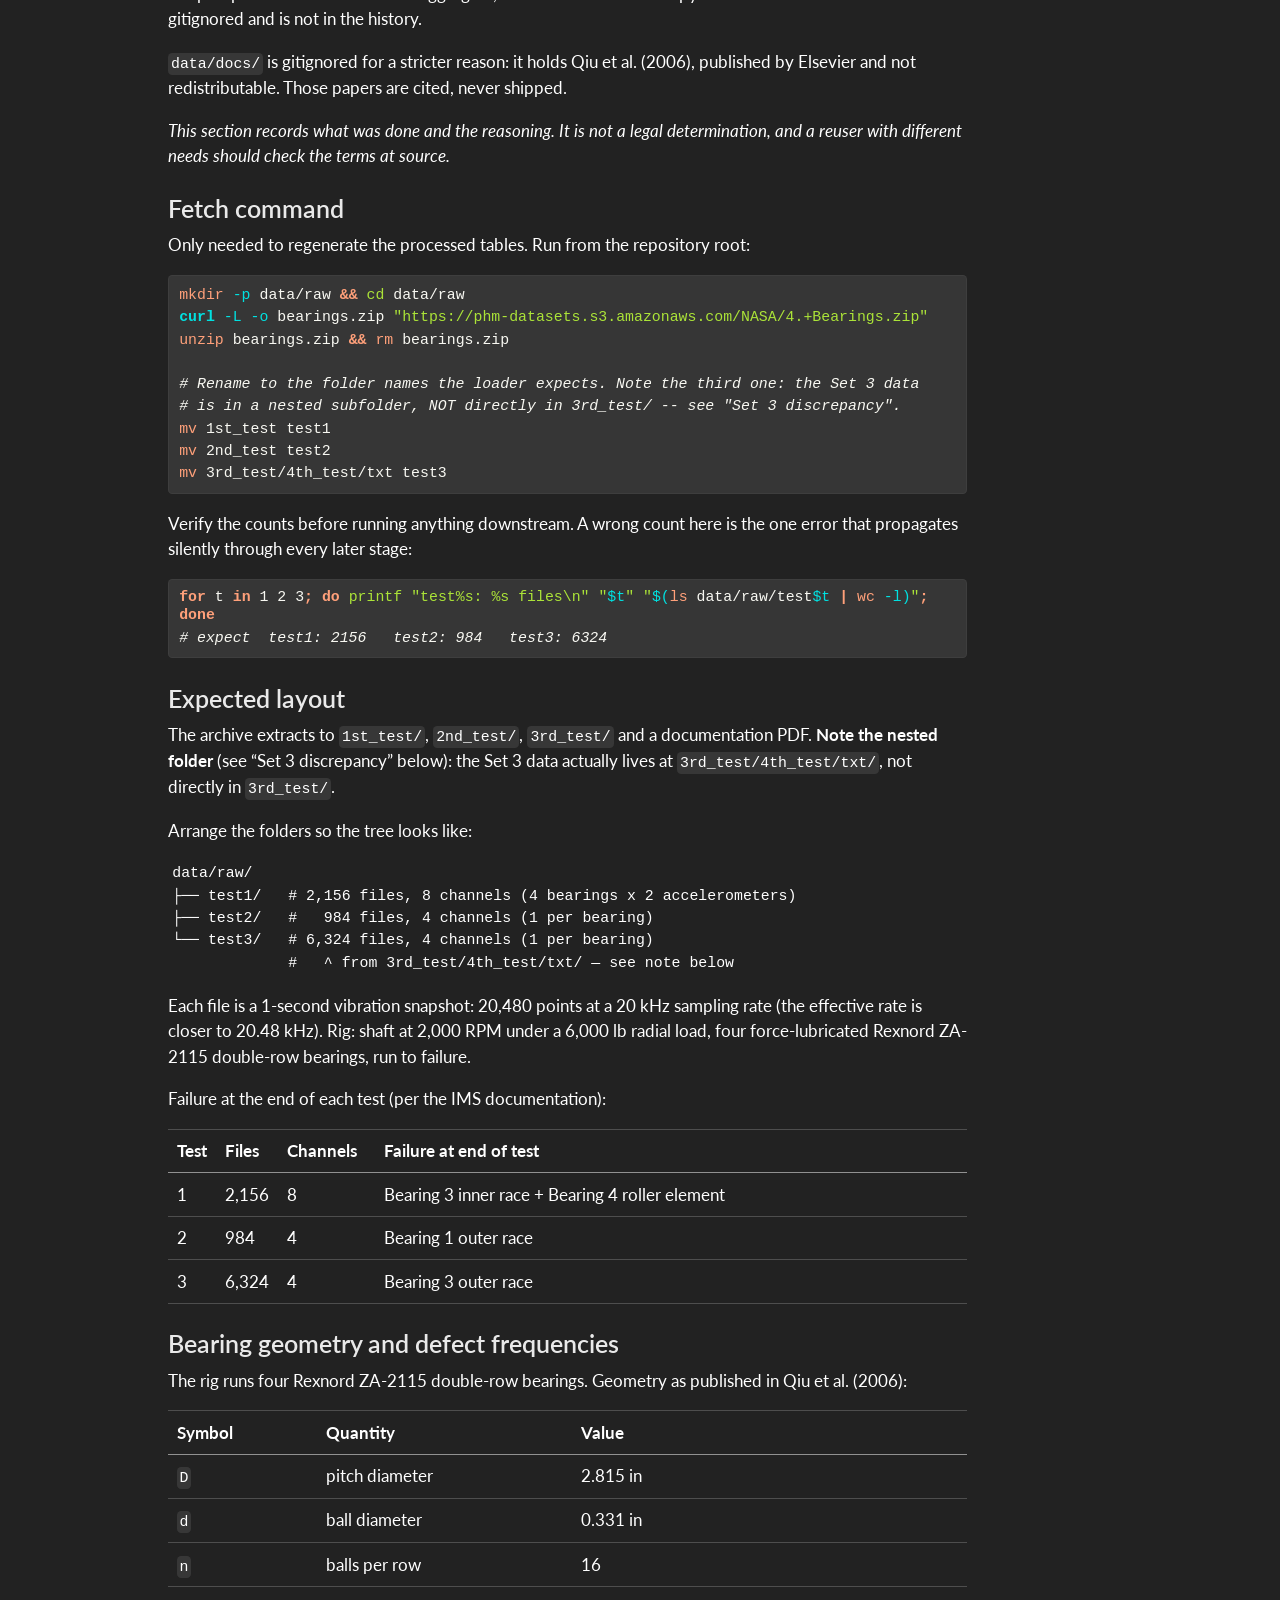
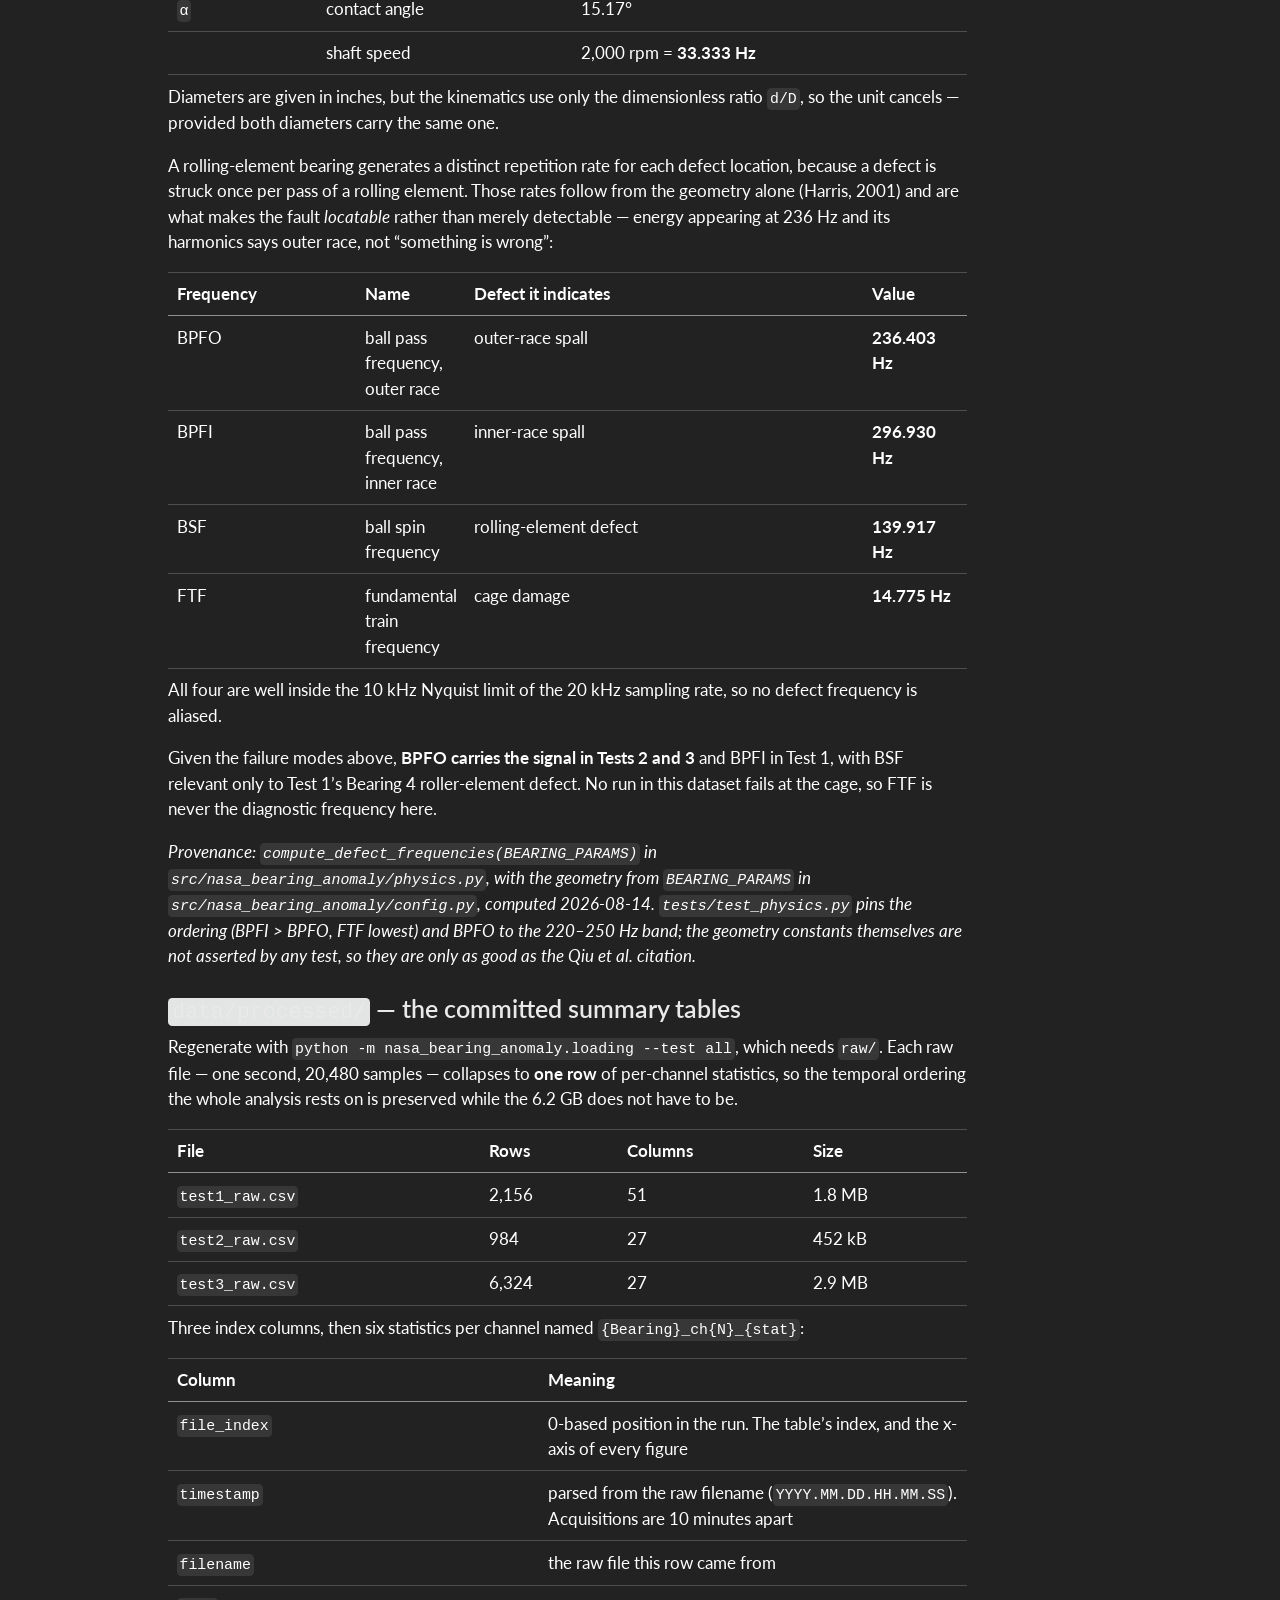
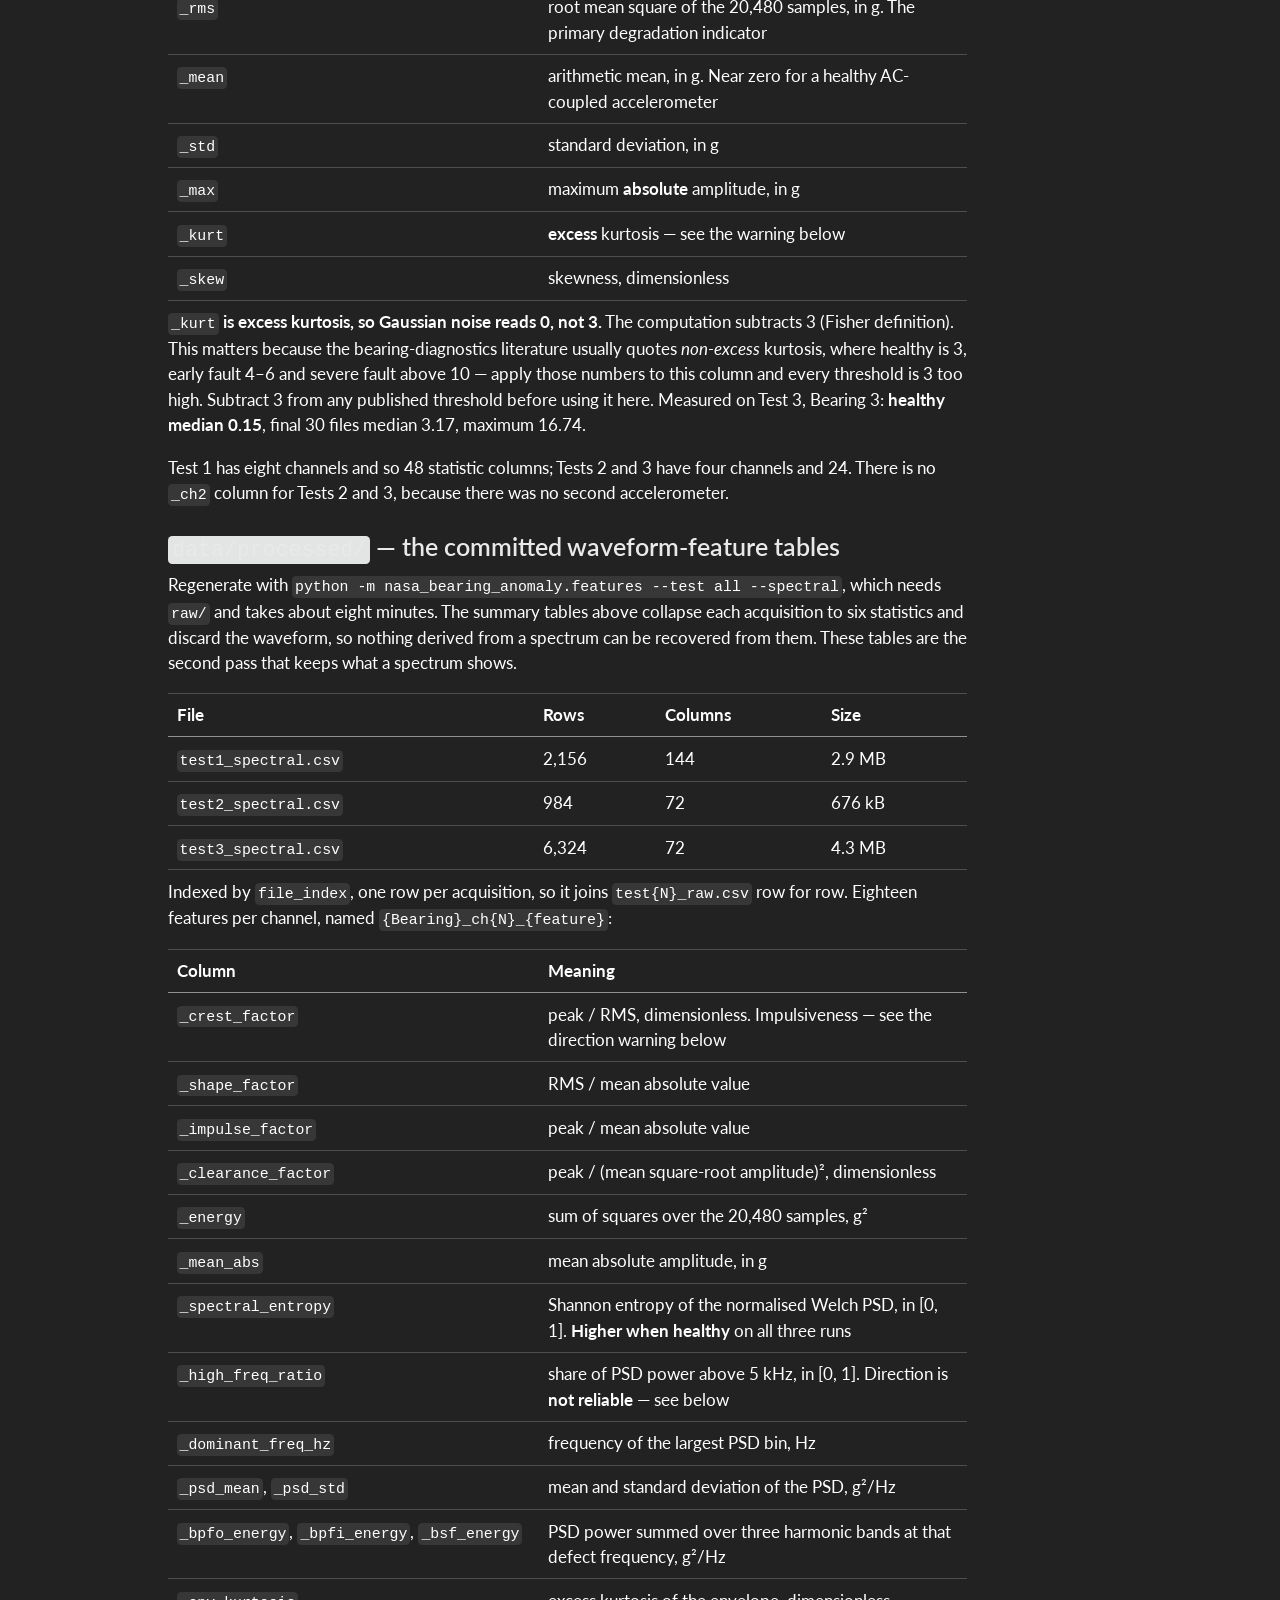
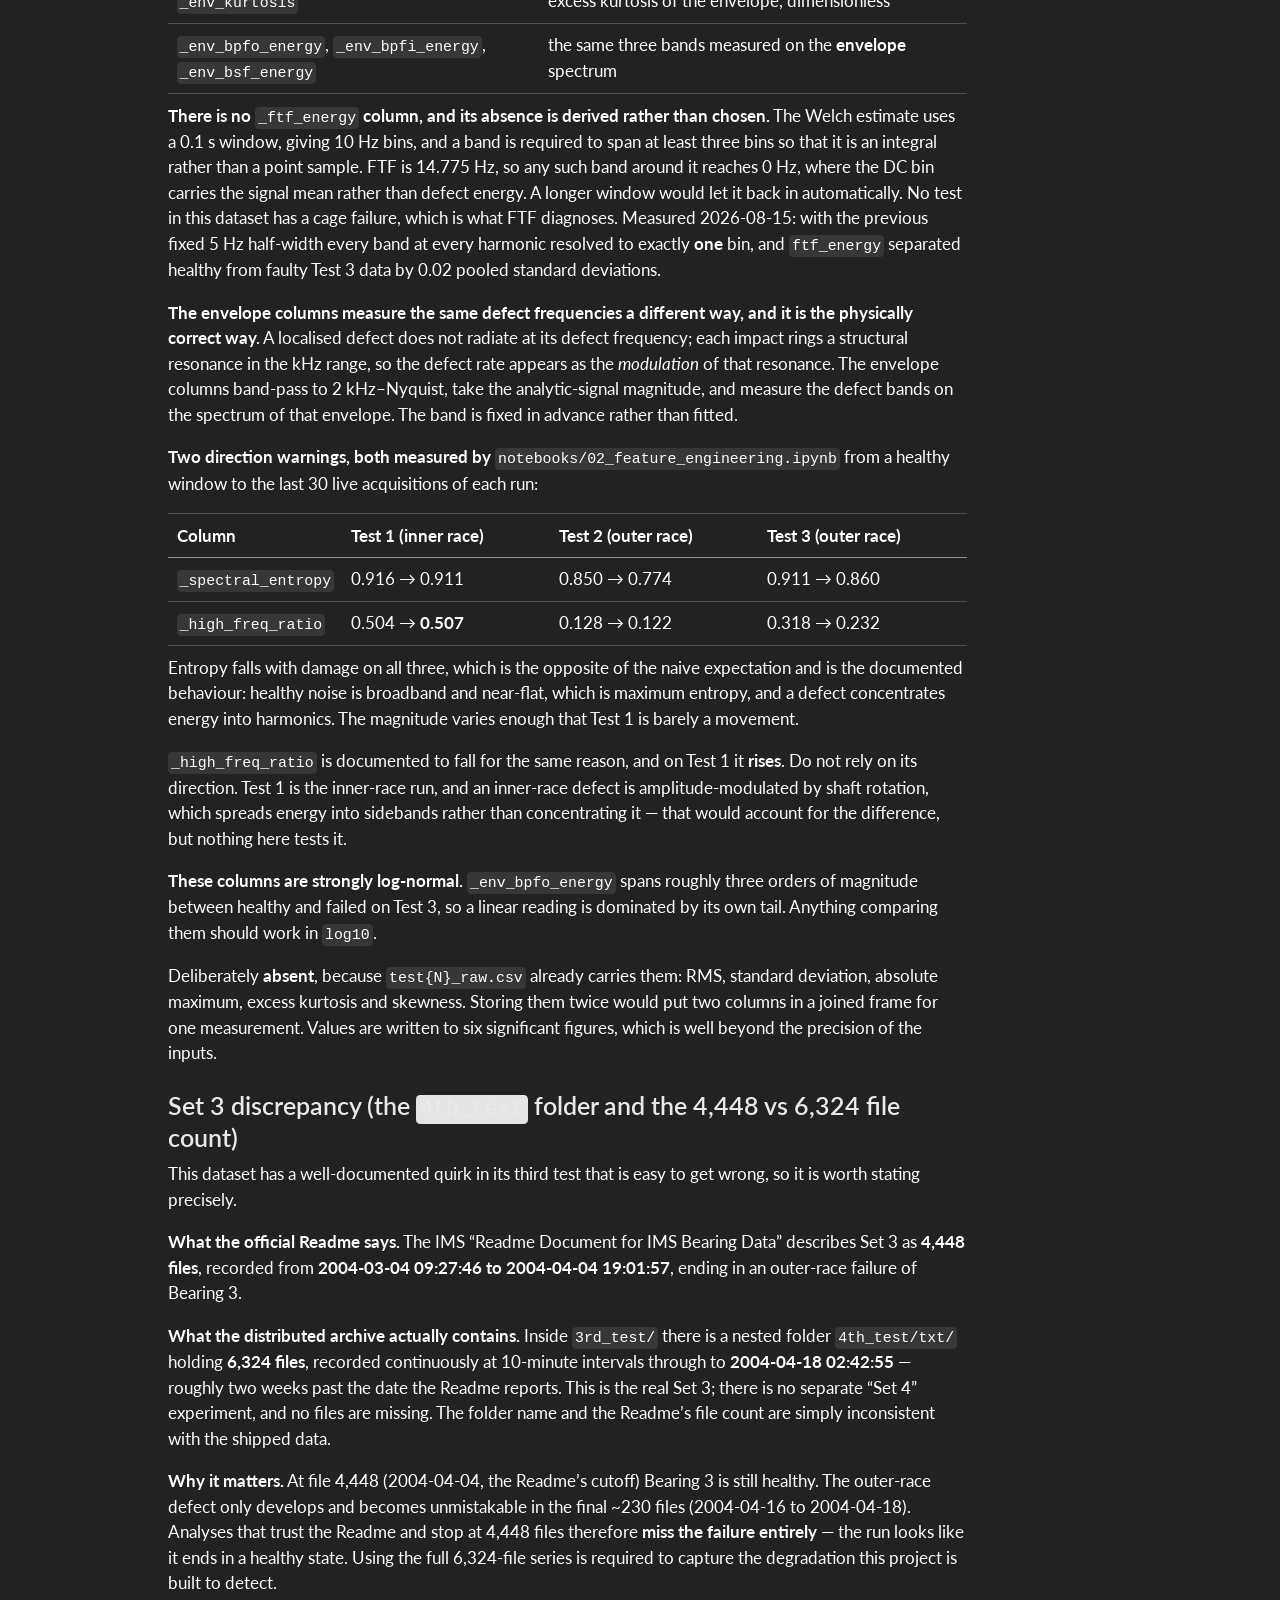
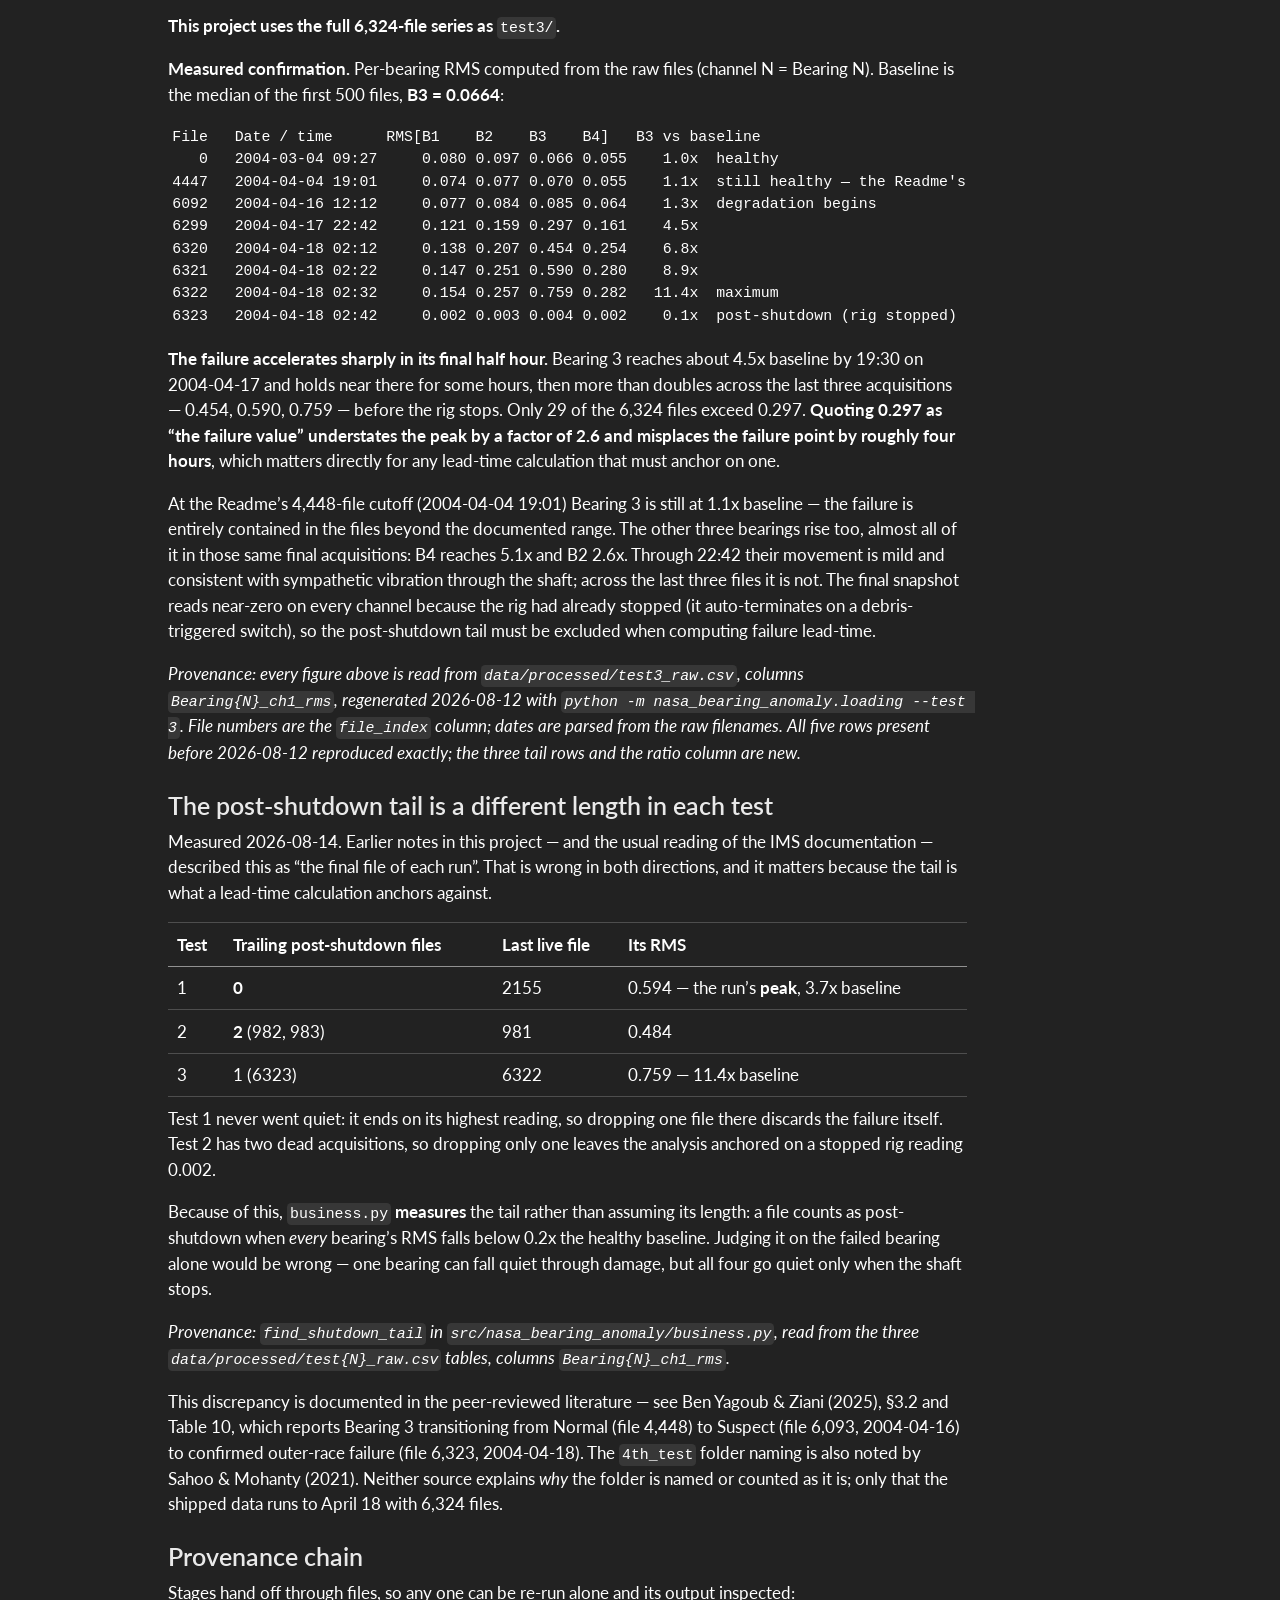
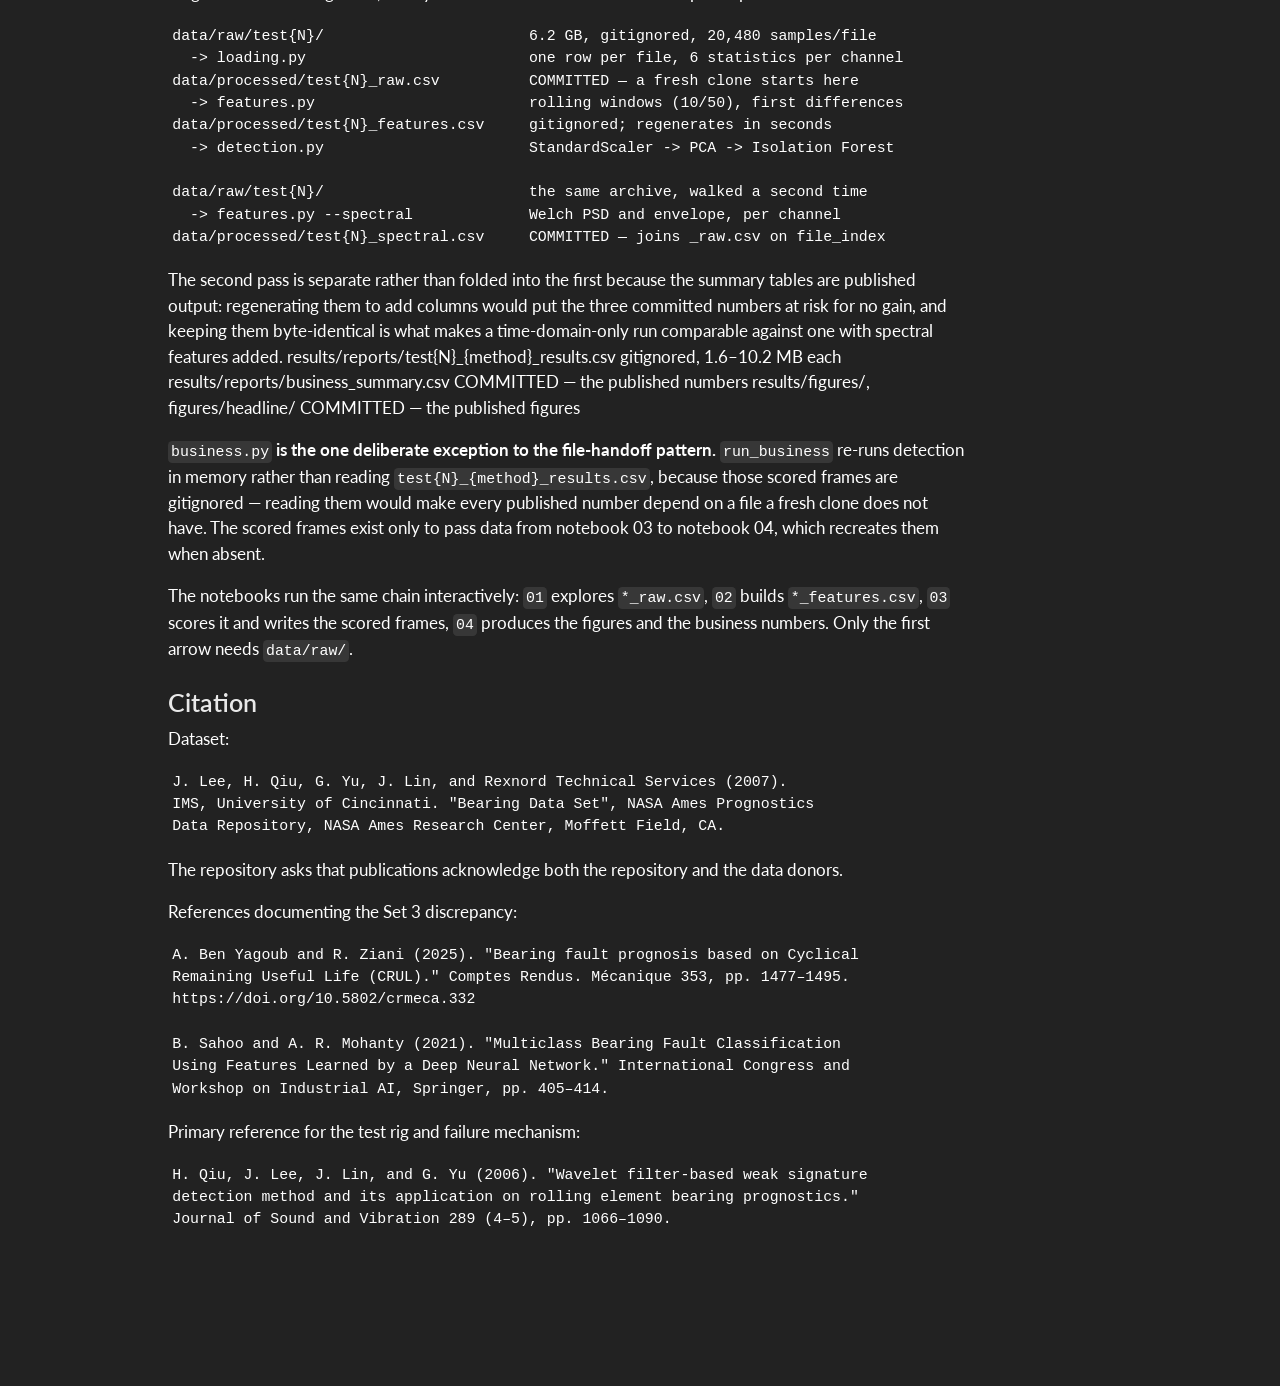
==== commit ed845059: "Built site for gh-pages" ====
--- a/data.html
+++ b/data.html
@@ -199,6 +199,7 @@
   <li><a href="#expected-layout" id="toc-expected-layout" class="nav-link" data-scroll-target="#expected-layout">Expected layout</a></li>
   <li><a href="#bearing-geometry-and-defect-frequencies" id="toc-bearing-geometry-and-defect-frequencies" class="nav-link" data-scroll-target="#bearing-geometry-and-defect-frequencies">Bearing geometry and defect frequencies</a></li>
   <li><a href="#dataprocessed-the-committed-summary-tables" id="toc-dataprocessed-the-committed-summary-tables" class="nav-link" data-scroll-target="#dataprocessed-the-committed-summary-tables"><code>data/processed/</code> — the committed summary tables</a></li>
+  <li><a href="#dataprocessed-the-committed-waveform-feature-tables" id="toc-dataprocessed-the-committed-waveform-feature-tables" class="nav-link" data-scroll-target="#dataprocessed-the-committed-waveform-feature-tables"><code>data/processed/</code> — the committed waveform-feature tables</a></li>
   <li><a href="#set-3-discrepancy-the-4th_test-folder-and-the-4448-vs-6324-file-count" id="toc-set-3-discrepancy-the-4th_test-folder-and-the-4448-vs-6324-file-count" class="nav-link" data-scroll-target="#set-3-discrepancy-the-4th_test-folder-and-the-4448-vs-6324-file-count">Set 3 discrepancy (the <code>4th_test</code> folder and the 4,448 vs 6,324 file count)</a></li>
   <li><a href="#the-post-shutdown-tail-is-a-different-length-in-each-test" id="toc-the-post-shutdown-tail-is-a-different-length-in-each-test" class="nav-link" data-scroll-target="#the-post-shutdown-tail-is-a-different-length-in-each-test">The post-shutdown tail is a different length in each test</a></li>
   <li><a href="#provenance-chain" id="toc-provenance-chain" class="nav-link" data-scroll-target="#provenance-chain">Provenance chain</a></li>
@@ -543,6 +544,144 @@
 <p><strong><code>_kurt</code> is excess kurtosis, so Gaussian noise reads 0, not 3.</strong> The computation subtracts 3 (Fisher definition). This matters because the bearing-diagnostics literature usually quotes <em>non-excess</em> kurtosis, where healthy is 3, early fault 4–6 and severe fault above 10 — apply those numbers to this column and every threshold is 3 too high. Subtract 3 from any published threshold before using it here. Measured on Test 3, Bearing 3: <strong>healthy median 0.15</strong>, final 30 files median 3.17, maximum 16.74.</p>
 <p>Test 1 has eight channels and so 48 statistic columns; Tests 2 and 3 have four channels and 24. There is no <code>_ch2</code> column for Tests 2 and 3, because there was no second accelerometer.</p>
 </section>
+<section id="dataprocessed-the-committed-waveform-feature-tables" class="level3">
+<h3 class="anchored" data-anchor-id="dataprocessed-the-committed-waveform-feature-tables"><code>data/processed/</code> — the committed waveform-feature tables</h3>
+<p>Regenerate with <code>python -m nasa_bearing_anomaly.features --test all --spectral</code>, which needs <code>raw/</code> and takes about eight minutes. The summary tables above collapse each acquisition to six statistics and discard the waveform, so nothing derived from a spectrum can be recovered from them. These tables are the second pass that keeps what a spectrum shows.</p>
+<table class="caption-top table">
+<thead>
+<tr class="header">
+<th>File</th>
+<th>Rows</th>
+<th>Columns</th>
+<th>Size</th>
+</tr>
+</thead>
+<tbody>
+<tr class="odd">
+<td><code>test1_spectral.csv</code></td>
+<td>2,156</td>
+<td>144</td>
+<td>2.9 MB</td>
+</tr>
+<tr class="even">
+<td><code>test2_spectral.csv</code></td>
+<td>984</td>
+<td>72</td>
+<td>676 kB</td>
+</tr>
+<tr class="odd">
+<td><code>test3_spectral.csv</code></td>
+<td>6,324</td>
+<td>72</td>
+<td>4.3 MB</td>
+</tr>
+</tbody>
+</table>
+<p>Indexed by <code>file_index</code>, one row per acquisition, so it joins <code>test{N}_raw.csv</code> row for row. Eighteen features per channel, named <code>{Bearing}_ch{N}_{feature}</code>:</p>
+<table class="caption-top table">
+<colgroup>
+<col style="width: 46%">
+<col style="width: 53%">
+</colgroup>
+<thead>
+<tr class="header">
+<th>Column</th>
+<th>Meaning</th>
+</tr>
+</thead>
+<tbody>
+<tr class="odd">
+<td><code>_crest_factor</code></td>
+<td>peak / RMS, dimensionless. Impulsiveness — see the direction warning below</td>
+</tr>
+<tr class="even">
+<td><code>_shape_factor</code></td>
+<td>RMS / mean absolute value</td>
+</tr>
+<tr class="odd">
+<td><code>_impulse_factor</code></td>
+<td>peak / mean absolute value</td>
+</tr>
+<tr class="even">
+<td><code>_clearance_factor</code></td>
+<td>peak / (mean square-root amplitude)², dimensionless</td>
+</tr>
+<tr class="odd">
+<td><code>_energy</code></td>
+<td>sum of squares over the 20,480 samples, g²</td>
+</tr>
+<tr class="even">
+<td><code>_mean_abs</code></td>
+<td>mean absolute amplitude, in g</td>
+</tr>
+<tr class="odd">
+<td><code>_spectral_entropy</code></td>
+<td>Shannon entropy of the normalised Welch PSD, in [0, 1]. <strong>Higher when healthy</strong> on all three runs</td>
+</tr>
+<tr class="even">
+<td><code>_high_freq_ratio</code></td>
+<td>share of PSD power above 5 kHz, in [0, 1]. Direction is <strong>not reliable</strong> — see below</td>
+</tr>
+<tr class="odd">
+<td><code>_dominant_freq_hz</code></td>
+<td>frequency of the largest PSD bin, Hz</td>
+</tr>
+<tr class="even">
+<td><code>_psd_mean</code>, <code>_psd_std</code></td>
+<td>mean and standard deviation of the PSD, g²/Hz</td>
+</tr>
+<tr class="odd">
+<td><code>_bpfo_energy</code>, <code>_bpfi_energy</code>, <code>_bsf_energy</code></td>
+<td>PSD power summed over three harmonic bands at that defect frequency, g²/Hz</td>
+</tr>
+<tr class="even">
+<td><code>_env_kurtosis</code></td>
+<td>excess kurtosis of the envelope, dimensionless</td>
+</tr>
+<tr class="odd">
+<td><code>_env_bpfo_energy</code>, <code>_env_bpfi_energy</code>, <code>_env_bsf_energy</code></td>
+<td>the same three bands measured on the <strong>envelope</strong> spectrum</td>
+</tr>
+</tbody>
+</table>
+<p><strong>There is no <code>_ftf_energy</code> column, and its absence is derived rather than chosen.</strong> The Welch estimate uses a 0.1 s window, giving 10 Hz bins, and a band is required to span at least three bins so that it is an integral rather than a point sample. FTF is 14.775 Hz, so any such band around it reaches 0 Hz, where the DC bin carries the signal mean rather than defect energy. A longer window would let it back in automatically. No test in this dataset has a cage failure, which is what FTF diagnoses. Measured 2026-08-15: with the previous fixed 5 Hz half-width every band at every harmonic resolved to exactly <strong>one</strong> bin, and <code>ftf_energy</code> separated healthy from faulty Test 3 data by 0.02 pooled standard deviations.</p>
+<p><strong>The envelope columns measure the same defect frequencies a different way, and it is the physically correct way.</strong> A localised defect does not radiate at its defect frequency; each impact rings a structural resonance in the kHz range, so the defect rate appears as the <em>modulation</em> of that resonance. The envelope columns band-pass to 2 kHz–Nyquist, take the analytic-signal magnitude, and measure the defect bands on the spectrum of that envelope. The band is fixed in advance rather than fitted.</p>
+<p><strong>Two direction warnings, both measured by <code>notebooks/02_feature_engineering.ipynb</code></strong> from a healthy window to the last 30 live acquisitions of each run:</p>
+<table class="caption-top table">
+<colgroup>
+<col style="width: 9%">
+<col style="width: 30%">
+<col style="width: 30%">
+<col style="width: 30%">
+</colgroup>
+<thead>
+<tr class="header">
+<th>Column</th>
+<th>Test 1 (inner race)</th>
+<th>Test 2 (outer race)</th>
+<th>Test 3 (outer race)</th>
+</tr>
+</thead>
+<tbody>
+<tr class="odd">
+<td><code>_spectral_entropy</code></td>
+<td>0.916 → 0.911</td>
+<td>0.850 → 0.774</td>
+<td>0.911 → 0.860</td>
+</tr>
+<tr class="even">
+<td><code>_high_freq_ratio</code></td>
+<td>0.504 → <strong>0.507</strong></td>
+<td>0.128 → 0.122</td>
+<td>0.318 → 0.232</td>
+</tr>
+</tbody>
+</table>
+<p>Entropy falls with damage on all three, which is the opposite of the naive expectation and is the documented behaviour: healthy noise is broadband and near-flat, which is maximum entropy, and a defect concentrates energy into harmonics. The magnitude varies enough that Test 1 is barely a movement.</p>
+<p><code>_high_freq_ratio</code> is documented to fall for the same reason, and on Test 1 it <strong>rises</strong>. Do not rely on its direction. Test 1 is the inner-race run, and an inner-race defect is amplitude-modulated by shaft rotation, which spreads energy into sidebands rather than concentrating it — that would account for the difference, but nothing here tests it.</p>
+<p><strong>These columns are strongly log-normal.</strong> <code>_env_bpfo_energy</code> spans roughly three orders of magnitude between healthy and failed on Test 3, so a linear reading is dominated by its own tail. Anything comparing them should work in <code>log10</code>.</p>
+<p>Deliberately <strong>absent</strong>, because <code>test{N}_raw.csv</code> already carries them: RMS, standard deviation, absolute maximum, excess kurtosis and skewness. Storing them twice would put two columns in a joined frame for one measurement. Values are written to six significant figures, which is well beyond the precision of the inputs.</p>
+</section>
 <section id="set-3-discrepancy-the-4th_test-folder-and-the-4448-vs-6324-file-count" class="level3">
 <h3 class="anchored" data-anchor-id="set-3-discrepancy-the-4th_test-folder-and-the-4448-vs-6324-file-count">Set 3 discrepancy (the <code>4th_test</code> folder and the 4,448 vs 6,324 file count)</h3>
 <p>This dataset has a well-documented quirk in its third test that is easy to get wrong, so it is worth stating precisely.</p>
@@ -611,9 +750,11 @@
   -&gt; features.py                        rolling windows (10/50), first differences
 data/processed/test{N}_features.csv     gitignored; regenerates in seconds
   -&gt; detection.py                       StandardScaler -&gt; PCA -&gt; Isolation Forest
-results/reports/test{N}_{method}_results.csv   gitignored, 1.6–10.2 MB each
-results/reports/business_summary.csv    COMMITTED — the published numbers
-results/figures/, figures/headline/     COMMITTED — the published figures</code></pre>
+
+data/raw/test{N}/                       the same archive, walked a second time
+  -&gt; features.py --spectral             Welch PSD and envelope, per channel
+data/processed/test{N}_spectral.csv     COMMITTED — joins _raw.csv on file_index</code></pre>
+<p>The second pass is separate rather than folded into the first because the summary tables are published output: regenerating them to add columns would put the three committed numbers at risk for no gain, and keeping them byte-identical is what makes a time-domain-only run comparable against one with spectral features added. results/reports/test{N}_{method}_results.csv gitignored, 1.6–10.2 MB each results/reports/business_summary.csv COMMITTED — the published numbers results/figures/, figures/headline/ COMMITTED — the published figures</p>
 <p><strong><code>business.py</code> is the one deliberate exception to the file-handoff pattern.</strong> <code>run_business</code> re-runs detection in memory rather than reading <code>test{N}_{method}_results.csv</code>, because those scored frames are gitignored — reading them would make every published number depend on a file a fresh clone does not have. The scored frames exist only to pass data from notebook 03 to notebook 04, which recreates them when absent.</p>
 <p>The notebooks run the same chain interactively: <code>01</code> explores <code>*_raw.csv</code>, <code>02</code> builds <code>*_features.csv</code>, <code>03</code> scores it and writes the scored frames, <code>04</code> produces the figures and the business numbers. Only the first arrow needs <code>data/raw/</code>.</p>
 </section>
